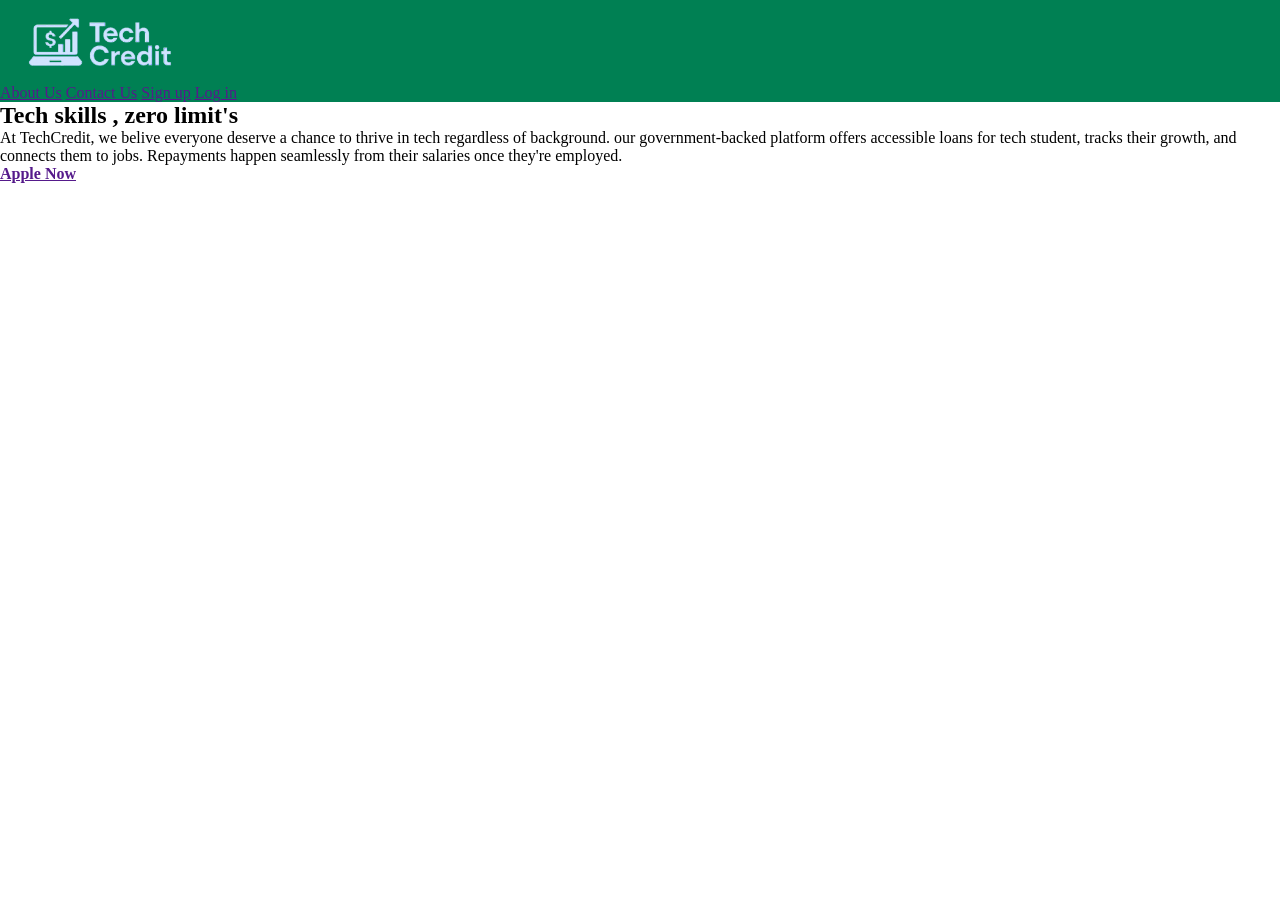
==== index.html @ 4952f326 "pull" ====
<!DOCTYPE html>
<html lang="en">

<head>
  <meta charset="UTF-8" />
  <meta name="viewport" content="width=device-width, initial-scale=1.0" />
  <title>Document</title>
  <link rel="stylesheet" href="style.css" />
</head>

<body>
  <!-- Header -->
  <header class="navbar">
    <div class="logo">
      <img src="/images/WhatsApp_Image_2025-05-04_at_10.17.07_PM__1_-removebg-preview 1.png" width="200px" />
    </div>
    <div class="ancodiv">
      <a href="">About Us</a>
      <a href="">Contact Us</a>
      <a href="">Sign up</a>
      <a href="">Log in</a>
    </div>
  </header>
  <!-- End Header -->

  <!-- Hero section -->
  <section class="main">
    <div class="main-div">

      <h1>Tech skills , zero limit's</h1>
      <p>
        At TechCredit, we belive everyone deserve a chance to thrive in
        tech regardless of background. our government-backed
        platform offers accessible loans for tech student, tracks
        their growth, and connects them to jobs. Repayments happen  seamlessly from their salaries once they're employed.
      </p>

    <div class="navdiv">
      <a href="" class="btn btn1">
        <span class="span">
        </span>
          
        <b>
          Apple Now
        </b>
      </a>
    <!-- </div> -   ->
    <a href="" class="btn btn2">
      <span class="span"></span>
      <b>
        How it works
      </b>
    </a>

    </div>
  </section>
  <!-- <!- End Hero section-->
</body>

</html>
---- style.css ----
:root {
  --primary-color: #0d47a1;
  --bg-color: #008053;
  --accent-yellow: #cddc39;
  --accent-gold: #f4b410;
  --footer-color: #37474f;
  --secondary-color: rgb(27, 44, 87);
}

header {
  background-color: var(--bg-color);
  width: screen;
}
* {
  margin: 0;
  padding: 0;
  box-sizing: border-box;
}

.form-section {
  font-family: Arial, sans-serif;
  background: linear-gradient(rgba(27, 44, 87, 0.5)),
    url(./images/Procrastination.gif);
  background-position: center;
  background-size: cover;
  min-height: 100vh;
  display: flex;
  justify-content: center;
  align-items: center;
}

.form-container {
  width: 100%;
  padding: 20px;
  display: flex;
  justify-content: center;
}

.login-box {
  background-color: rgba(0, 0, 0, 0.6);
  padding: 30px 20px;
  border-radius: 10px;
  width: 100%;
  max-width: 400px;
  color: white;
}

.login-box h2 {
  text-align: center;
  margin-bottom: 20px;
}

form label {
  display: block;
  margin-bottom: 5px;
  font-weight: bold;
}

input{
  width: 100%;
  padding: 12px;
  margin-bottom: 15px;
  border: none;
  border-radius: 8px;
  font-size: 16px;
}

.password-wrapper {
  position: relative;
}
/* .password-wrapper input{
  display: none;
} */

.password-wrapper .toggle-password {
  position: absolute;
  height: 40px;
  /* border: 1px solid red; */
  right: 5px;
  top: 50%;
  z-index: 1000;
  transform: translateY(-50%);
  cursor: pointer;
  color: black;
}

.signin-btn {
  width: 100%;
  padding: 12px;
  background-color: var(--bg-color);
  color: white;
  border: none;
  font-size: 18px;
  font-weight: bold;
  border-radius: 8px;
  cursor: pointer;
  transition: background-color 0.3s ease;
}

.signin-btn:hover {
  background-color: #007f4e;
}

.signup-link {
  margin-top: 20px;
  text-align: center;
}

.signup-link a {
  color: white;
  font-weight: bold;
  text-decoration: none;
  margin-left: 5px;
}

@media (max-width: 480px) {
  .login-box {
    padding: 20px 15px;
  }

  .signin-btn {
    font-size: 16px;
  }
}
/* CREATEACCOUNT CSS */
* {
  margin: 0;
  padding: 0;
  box-sizing: border-box;
}

header {
  background-color: var(--bg-color);
  width: screen;
}

.form-sectionRegister{
  font-family: Arial, sans-serif;
  background: linear-gradient(rgba(27, 44, 87, 0.5)),
    url(./images/Procrastination.gif);
  background-position: center;
  background-size: cover;
  min-height: 100vh;
  display: flex;
  justify-content: center;
  align-items: center;
}
.container {
  width: 100%;
  max-width: 600px;
  padding: 20px;
  display: flex;
  justify-content: center;
}

.signup-form {
  background-color: rgba(0, 0, 0, 0.6);
  padding: 25px;
  border-radius: 10px;
  color: white;
  width: 100%;
  max-width: 600px;
}

.signup-form h2 {
  text-align: center;
  margin-bottom: 20px;
}

.signup-form label {
  display: block;
  margin-bottom: 5px;
  font-weight: bold;
}

.signup-form input[type="text"],
.signup-form input[type="email"],
.signup-form input[type="password"],
.signup-form select {
  width: 100%;
  padding: 10px;
  margin-bottom: 15px;
  border-radius: 8px;
  border: none;
  background-color: rgba(0, 128, 0, 0.7);
  color: white;
  font-size: 16px;
}
.show-password{
  position: absolute;
  right: 15px;
  transform: translateY(-50%);
  cursor: pointer;
  color: white;
  font-size: 18px;
  margin-top: 5px;
  z-index: 1000;
}
.input-icon {
  position: relative;
}

.toggle-password {
  position: absolute;
  right: 15px;
  top: 40%;
  transform: translateY(-50%);
  cursor: pointer;
  border: 1px solid red; 
}

.radio-group, .checkbox-group {
  margin-bottom: 15px;
}
.techcredit-group {
  display: flex;
  gap: 15px;
  flex-wrap: wrap;
  margin-bottom: 15px;
  
}
.radio-group p{
  margin-top: 10%;
  font-size: 18px;
  font-weight: bold;
  color: white;

} 
.radio-group div,
.checkbox-group {
  display: flex;
  flex-wrap: wrap;
  gap: 10px;
}

.radio-group label,
.checkbox-group label {
  font-weight: normal;
margin-top: 5%;
}

.dropdown-group {
  display: flex;
  gap: 15px;
  flex-wrap: wrap;
}

.dropdown-group > div {
  flex: 1 1 45%;
}

.signup {
  width: 100%;
  padding: 12px;
  background-color: #012e50;
  color: white;
  font-size: 18px;
  border: none;
  border-radius: 8px;
  cursor: pointer;
  margin-top: 10px;
}

.signup:hover {
  background-color: #011f35;
}

.signin {
  text-align: center;
  margin-top: 15px;
}

.signin a {
  margin-left: 5px;
  color: white;
  font-weight: bold;
  text-decoration: none;
}

/* Responsive Adjustments */
@media (max-width: 600px) {
  .dropdown-group {
    flex-direction: column;
  }

  .dropdown-group > div {
    flex: 1 1 100%;
  }
}
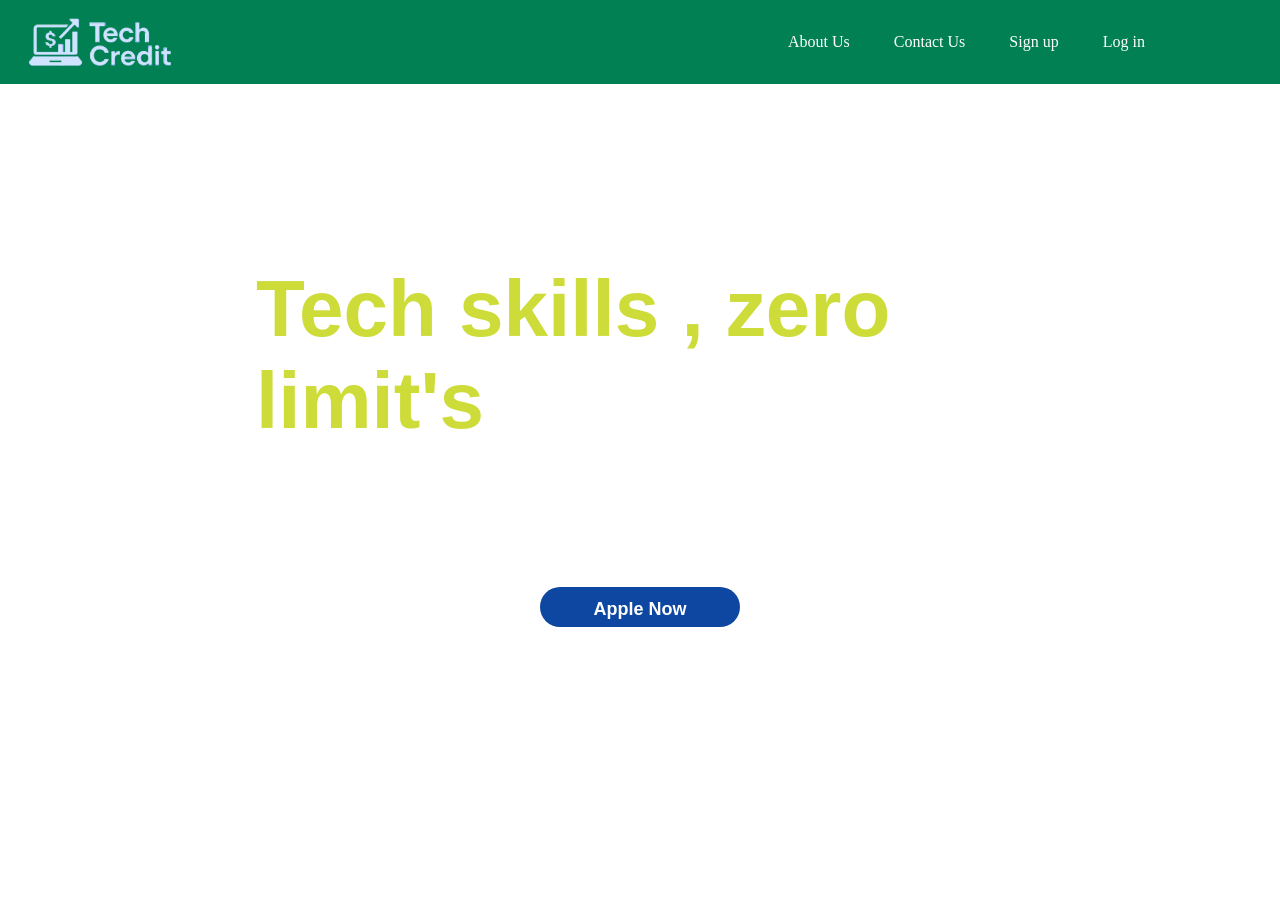
==== commit 70ab095a: "merge pull request" ====
--- a/index.html
+++ b/index.html
@@ -54,7 +54,7 @@
 
     </div>
   </section>
-  <!-- <!- End Hero section-->
+  <!- End Hero section-->
 </body>
 
 </html>
--- a/style.css
+++ b/style.css
@@ -1,21 +1,173 @@
-:root {
-  --primary-color: #0d47a1;
-  --bg-color: #008053;
-  --accent-yellow: #cddc39;
-  --accent-gold: #f4b410;
-  --footer-color: #37474f;
-  --secondary-color: rgb(27, 44, 87);
-}
-
-header {
-  background-color: var(--bg-color);
-  width: screen;
+:root{
+    --primary-color: #0D47A1;
+    --bg-color: #008053;
+    --accent-yellow: #CDDC39;
+    --accent-gold: #F4B410;
+    --footer-color: #37474F;
+    --secondary-color: rgb(27, 44, 87);
 }
 * {
-  margin: 0;
-  padding: 0;
-  box-sizing: border-box;
-}
+    margin: 0;
+    padding: 0;
+    box-sizing: border-box;
+  }
+.navbar{
+    background-color: var(--bg-color);
+    width: 110vw;
+    display: flex;
+    align-items: center;
+    justify-content: space-between;
+    color: white;
+    position: fixed;
+    z-index: 10000;
+    top: 0;
+ }
+ .ancodiv{
+    /* border: 1px solid red; */
+    width: 50vw;
+    align-items: center;
+    justify-content: space-between;
+    /* display: flex; */
+    
+}
+.ancodiv a{
+    padding: 10px 20px;
+    text-decoration: none;
+    justify-content: space-between;
+    color: white;
+    border-radius: 10px;
+}
+.ancodiv a:hover{
+    background-color: white;
+    color: #008053;
+} 
+.main{
+    background: linear-gradient(rgba(27,44,87, 0.5)), url(images/istockphoto-1387051560-612x612\ 1.png);
+    width: screen;
+    height: 100vh;
+    background-size: cover;
+    background-position: center;
+    font-size: large;
+    font-family: 'Segoe UI', sans-serif;
+    line-height: 1.0;
+    /* display: flex; */
+     padding: 2px 1px ;
+     background-repeat: no-repeat; 
+}
+.main{
+    /* line-height: 1.0; */
+    display: flex;
+    align-items: center;
+    justify-content: center;
+    
+ }
+ .main-div{
+    width: 60vw;
+    display: flex; 
+    align-items: center;
+    justify-content: space-evenly;
+    flex-direction: column;
+    line-height: normal;
+ }
+.main-div h1{
+    font-size: 80px;
+    color: var(--accent-yellow);
+    margin-bottom: -10px;
+
+}
+.main-div p{
+    color: #fff;
+    font-size: x-large;
+    text-align: center;
+
+}
+.navdiv{
+    padding: 10px 20px;
+    width: 90vw;
+    display: flex;
+    align-items: center;
+    justify-content: space-around;
+    /* background-color: #0D47A1; */
+    
+    
+    
+}
+ .navdiv .btn{
+    padding: 12px 24px;
+    display: grid;
+    place-items: center;
+    width: 200px;
+    height: 40px;
+    text-decoration: none;
+    color: #fff;
+    border-radius: 20px;
+
+
+ }
+
+ .btn1{
+    background-color: #0D47A1;
+    position: relative;
+
+ }
+ .btn1 span{
+    width: 0%;
+    height: 40px;
+    background-color: rgba(27,44,87, 0.5);
+    position: absolute;
+    /* transition: 0.5s; */
+    /* z-index: -100; */
+    /* left: 10px; */
+ }
+ .btn1:hover{
+    background: none;
+    border: 2px solid #fff;
+    /* color: var(--primary-color); */
+ }
+
+ .btn1:hover span{
+    width: inherit;
+    /* left: 0px; */
+    padding: 12px 24px;
+    border-radius: 20px;
+
+    /* z-index: -1; */
+ }
+ .btn2{
+    background-color: rgb(5, 57, 212);
+    position: relative;
+
+ }
+ .btn2 span{
+    width: 0%;
+    height: 40px;
+    background-color: rgba(27,44,87, 0.5);
+    position: absolute;
+    /* transition: 0.5s; */
+    /* z-index: -100; */
+    /* left: 10px; */
+ }
+ .btn2:hover{
+    background: none;
+    /* transition: 1s; */
+    border: 2px solid #fff;
+    /* color: var(--primary-color); */
+ }
+
+ .btn2:hover span{
+    width: inherit;
+    left: 0px;
+    padding: 12px 24px;
+    border-radius: 20px;
+
+    /* z-index: -1; */
+ }
+
+
+
+
+
+/* ----------- Register and lgin section-----------  */
 
 .form-section {
   font-family: Arial, sans-serif;
@@ -122,168 +274,3 @@
     font-size: 16px;
   }
 }
-/* CREATEACCOUNT CSS */
-* {
-  margin: 0;
-  padding: 0;
-  box-sizing: border-box;
-}
-
-header {
-  background-color: var(--bg-color);
-  width: screen;
-}
-
-.form-sectionRegister{
-  font-family: Arial, sans-serif;
-  background: linear-gradient(rgba(27, 44, 87, 0.5)),
-    url(./images/Procrastination.gif);
-  background-position: center;
-  background-size: cover;
-  min-height: 100vh;
-  display: flex;
-  justify-content: center;
-  align-items: center;
-}
-.container {
-  width: 100%;
-  max-width: 600px;
-  padding: 20px;
-  display: flex;
-  justify-content: center;
-}
-
-.signup-form {
-  background-color: rgba(0, 0, 0, 0.6);
-  padding: 25px;
-  border-radius: 10px;
-  color: white;
-  width: 100%;
-  max-width: 600px;
-}
-
-.signup-form h2 {
-  text-align: center;
-  margin-bottom: 20px;
-}
-
-.signup-form label {
-  display: block;
-  margin-bottom: 5px;
-  font-weight: bold;
-}
-
-.signup-form input[type="text"],
-.signup-form input[type="email"],
-.signup-form input[type="password"],
-.signup-form select {
-  width: 100%;
-  padding: 10px;
-  margin-bottom: 15px;
-  border-radius: 8px;
-  border: none;
-  background-color: rgba(0, 128, 0, 0.7);
-  color: white;
-  font-size: 16px;
-}
-.show-password{
-  position: absolute;
-  right: 15px;
-  transform: translateY(-50%);
-  cursor: pointer;
-  color: white;
-  font-size: 18px;
-  margin-top: 5px;
-  z-index: 1000;
-}
-.input-icon {
-  position: relative;
-}
-
-.toggle-password {
-  position: absolute;
-  right: 15px;
-  top: 40%;
-  transform: translateY(-50%);
-  cursor: pointer;
-  border: 1px solid red; 
-}
-
-.radio-group, .checkbox-group {
-  margin-bottom: 15px;
-}
-.techcredit-group {
-  display: flex;
-  gap: 15px;
-  flex-wrap: wrap;
-  margin-bottom: 15px;
-  
-}
-.radio-group p{
-  margin-top: 10%;
-  font-size: 18px;
-  font-weight: bold;
-  color: white;
-
-} 
-.radio-group div,
-.checkbox-group {
-  display: flex;
-  flex-wrap: wrap;
-  gap: 10px;
-}
-
-.radio-group label,
-.checkbox-group label {
-  font-weight: normal;
-margin-top: 5%;
-}
-
-.dropdown-group {
-  display: flex;
-  gap: 15px;
-  flex-wrap: wrap;
-}
-
-.dropdown-group > div {
-  flex: 1 1 45%;
-}
-
-.signup {
-  width: 100%;
-  padding: 12px;
-  background-color: #012e50;
-  color: white;
-  font-size: 18px;
-  border: none;
-  border-radius: 8px;
-  cursor: pointer;
-  margin-top: 10px;
-}
-
-.signup:hover {
-  background-color: #011f35;
-}
-
-.signin {
-  text-align: center;
-  margin-top: 15px;
-}
-
-.signin a {
-  margin-left: 5px;
-  color: white;
-  font-weight: bold;
-  text-decoration: none;
-}
-
-/* Responsive Adjustments */
-@media (max-width: 600px) {
-  .dropdown-group {
-    flex-direction: column;
-  }
-
-  .dropdown-group > div {
-    flex: 1 1 100%;
-  }
-}
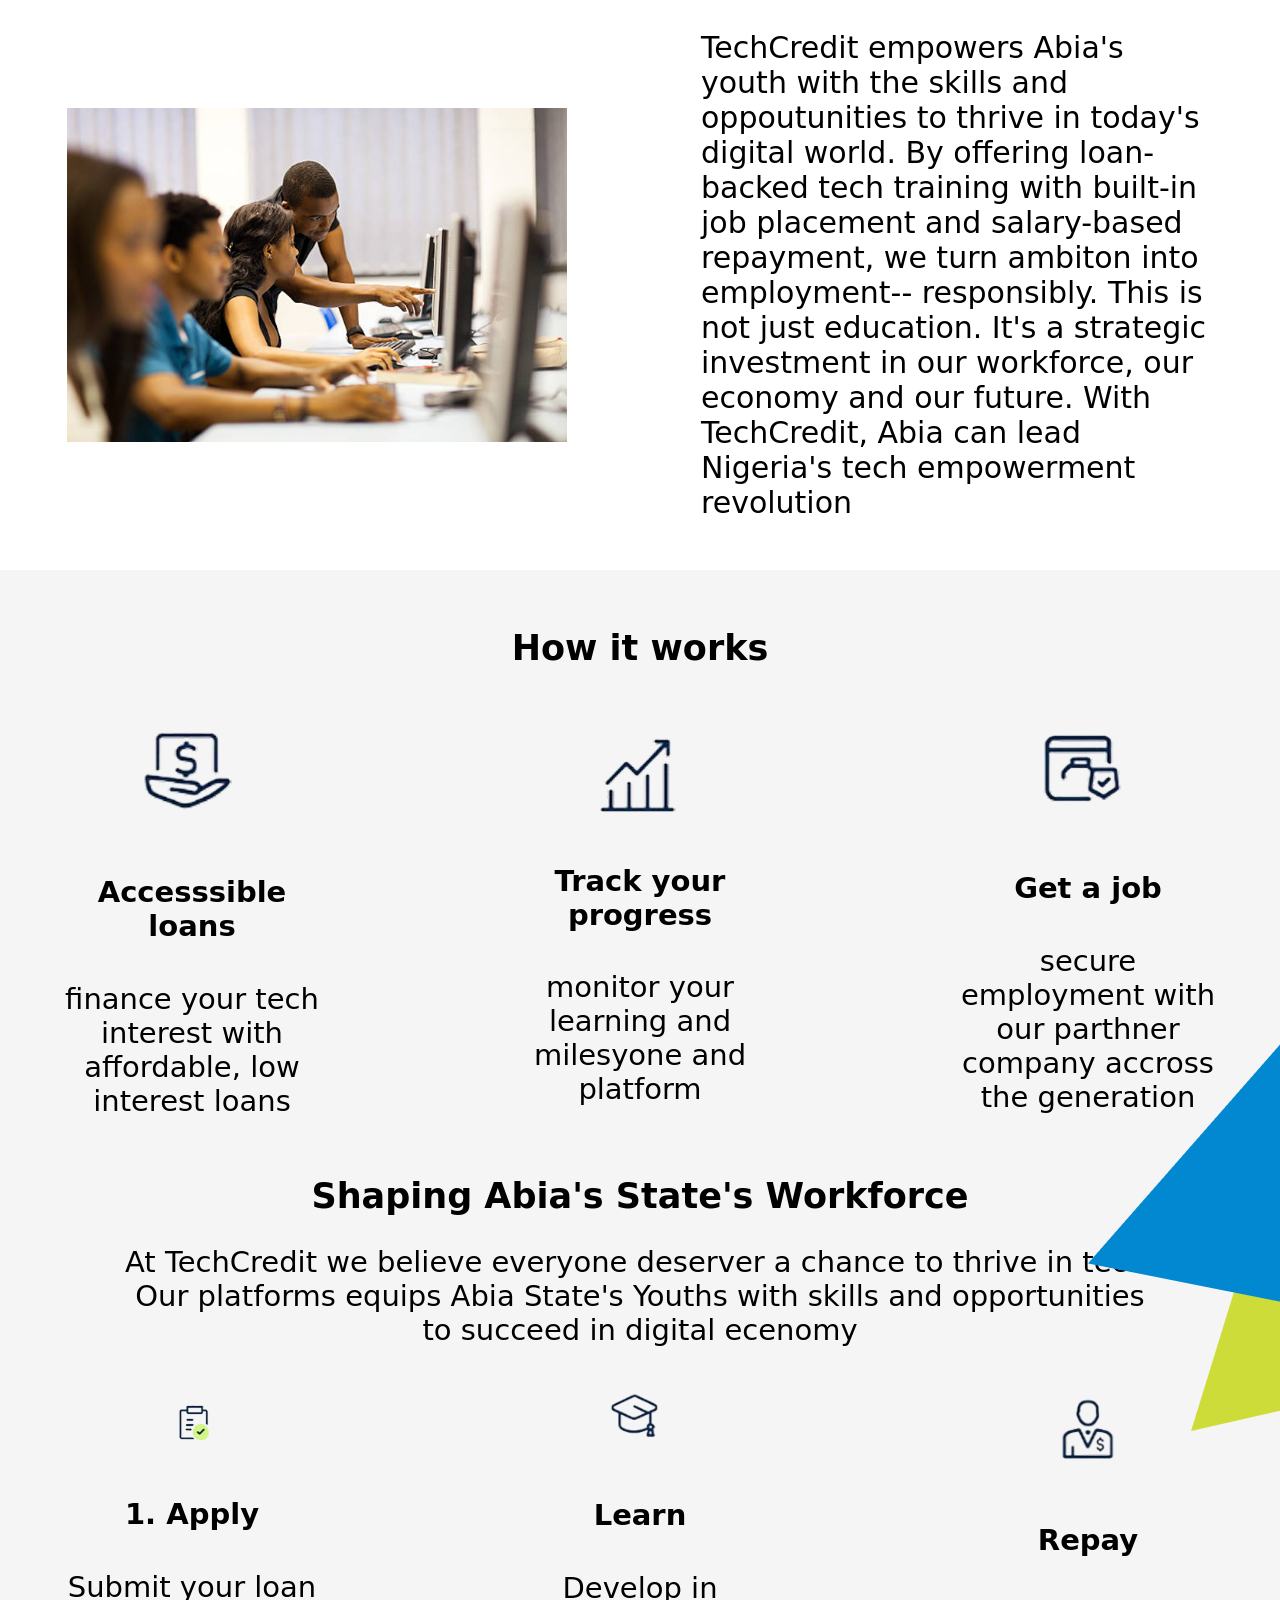
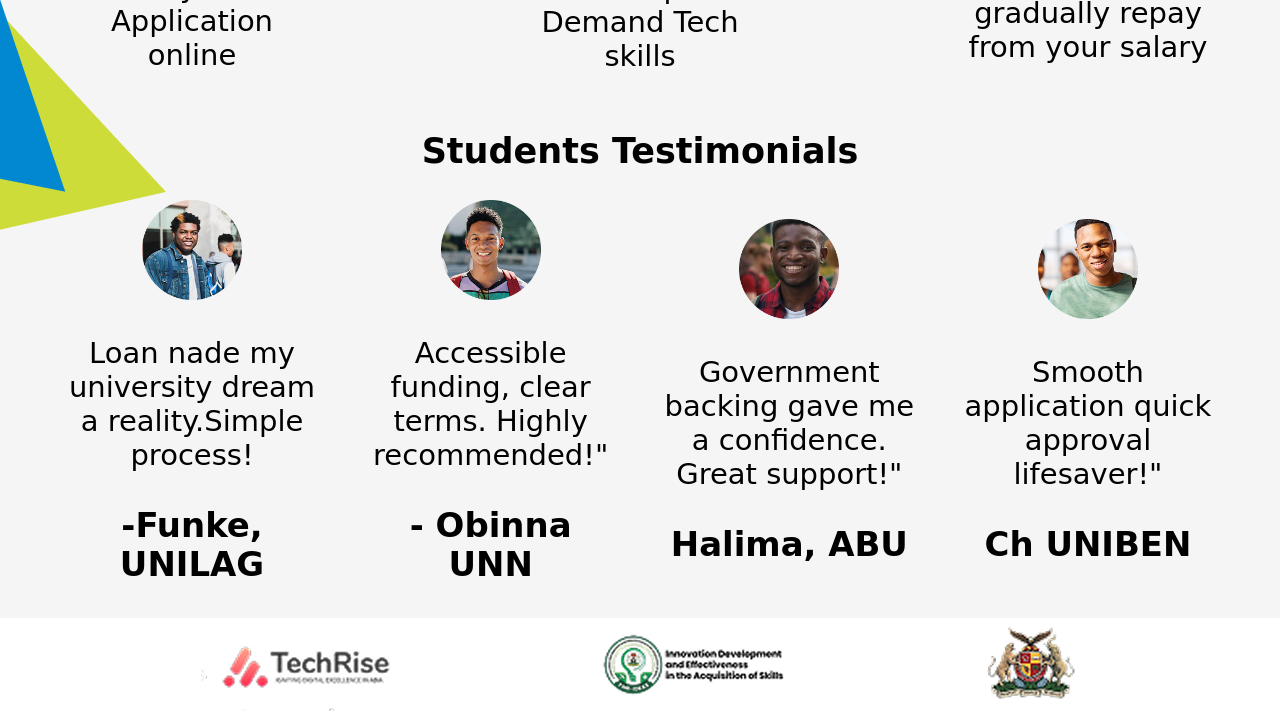
==== commit ba825d7d: "ADDED ABOUT SECTION" ====
--- a/index.html
+++ b/index.html
@@ -10,51 +10,141 @@
 
 <body>
   <!-- Header -->
-  <header class="navbar">
-    <div class="logo">
-      <img src="/images/WhatsApp_Image_2025-05-04_at_10.17.07_PM__1_-removebg-preview 1.png" width="200px" />
-    </div>
-    <div class="ancodiv">
-      <a href="">About Us</a>
-      <a href="">Contact Us</a>
-      <a href="">Sign up</a>
-      <a href="">Log in</a>
-    </div>
-  </header>
+  <header></header>
   <!-- End Header -->
 
   <!-- Hero section -->
-  <section class="main">
-    <div class="main-div">
+  <section class="main"></section>
+  <!-- End Hero section -->
 
-      <h1>Tech skills , zero limit's</h1>
+  <!-- About section -->
+  <section class="about">
+    <img src="./images/istockphoto-164548944-612x612 2.png" alt="" />
+    <p><b></b>
+      TechCredit empowers Abia's youth with the skills and oppoutunities to
+      thrive in today's digital world. By offering loan- backed tech training
+      with built-in job placement and salary-based repayment, we turn ambiton
+      into employment-- responsibly. This is not just education. It's a
+      strategic investment in our workforce, our economy and our future. With
+      TechCredit, Abia can lead Nigeria's tech empowerment revolution
+    </p>
+  </section>
+  <!-- End About section -->
+
+  <!-- How it works -->
+  <section class="container">
+    <div class="title">
+      <h5>
+        How it works
+      </h5>
+    </div>
+    <div class="row">
+      <div class="col">
+        <img src="./images/icons2-removebg-preview (1).png" alt="" />
+        <h4>
+          <b>Accesssible loans</b>
+        </h4>
+        <p>finance your tech interest with affordable, low interest loans</p>
+      </div>
+      <div class="col">
+        <img src="./images/icons2-removebg-preview (1)-1.png" alt="" />
+        <h4>
+          <b>Track your progress</b>
+        </h4>
+        <p>monitor your learning and milesyone and platform</p>
+      </div>
+      <div class="col">
+        <img src="./images/icons2-removebg-preview (1)-2.png" alt="" />
+        <h4>
+          <b> Get a job</b>
+        </h4>
+        <p>
+          secure employment with our parthner company accross the generation
+        </p>
+      </div>
+    </div>
+  </section>
+  <!-- End How it works -->
+  <section class="container">
+    <!-- <div class="middle"> -->
+    <img src="./images/Vector.png" alt="" class="vectorimg" />
+    <!-- <p>Shaping Abia State's Workforce</p> -->
+    <div class="title">
+      <h1>Shaping Abia's State's Workforce</h1>
+      <div></div>
       <p>
-        At TechCredit, we belive everyone deserve a chance to thrive in
-        tech regardless of background. our government-backed
-        platform offers accessible loans for tech student, tracks
-        their growth, and connects them to jobs. Repayments happen  seamlessly from their salaries once they're employed.
-      </p>
-
-    <div class="navdiv">
-      <a href="" class="btn btn1">
-        <span class="span">
-        </span>
-          
-        <b>
-          Apple Now
-        </b>
-      </a>
-    <!-- </div> -   ->
-    <a href="" class="btn btn2">
-      <span class="span"></span>
-      <b>
-        How it works
-      </b>
-    </a>
+      At TechCredit we believe everyone deserver a chance to thrive in tech. <br> Our platforms equips Abia State's Youths with skills and opportunities <br> to succeed in digital ecenomy</p>
+        </p>   </div>
+    <div class="row">
+      <div class="col">
+        <img src="./images/icon_3-removebg-preview-2.png" alt="">
+        <h4>1. Apply</h4>
+        <p>
+          Submit your loan Application online
+        </p>
+      </div>
+      <div class="col"><img src="./images/icon_3-removebg-preview.png" alt="">
+        <h4>
+          Learn
+        </h4>
+        <p>Develop in Demand Tech skills</p>
+      </div>
+      <div class="col"><img src="./images/icon_3-removebg-preview-1.png" alt="">
+        <h4>
+          Repay
+        </h4>
+        <p>gradually repay from your salary</p>
+      </div>
 
     </div>
+
+
+    <!-- </div> -->
   </section>
-  <!- End Hero section-->
+  <section class="container">
+    <img src="./images/Vector-1.png" alt="" class="vector1">
+    <!-- <p>students testimonials</p> -->
+    <div class="title">
+      <h1>
+        students Testimonials
+      </h1>
+
+    </div>
+
+    <div class="row">
+      <div class="col"><img src="./images/image.png" alt="">
+        <p>Loan nade my university dream a reality.Simple process!
+        <h3>-Funke, UNILAG</h3>
+        </p>
+      </div>
+      <div class="col"><img src="./images/image-1.png" alt="">
+        <p>Accessible funding, clear terms. Highly recommended!"
+        <h3>- Obinna UNN</h3>
+        </p>
+      </div>
+      <div class="col"><img src="./images/image-2.png" alt="">
+        <p>Government backing gave me a confidence. Great support!"
+        <h3>Halima, ABU</h3>
+        </p>
+      </div>
+      <div class="col"><img src="./images/image-3.png" alt="">
+        <p>Smooth application quick approval lifesaver!"
+        <h3>Ch UNIBEN</h3>
+        </p>
+      </div>
+
+    </div>
+
+  </section>
+  <section class="last">
+    <div class="one"><img src="./images/TR-11 2 1.png" alt=""></div>
+    <div class="one"><img src="./images/Ideas-Logo-dark-removebg-preview 2 1.png" alt=""></div>
+    <div class="one"><img src="./images/abia-shield-transparent 2 1.png" alt=""></div>
+
+  </section>
+
+
+  </section>
 </body>
 
 </html>
--- a/style.css
+++ b/style.css
@@ -4,273 +4,110 @@
     --accent-yellow: #CDDC39;
     --accent-gold: #F4B410;
     --footer-color: #37474F;
-    --secondary-color: rgb(27, 44, 87);
+    --secondary-color: #1B2C57;
+    --grey-color:#f5f5f5;
 }
-* {
+body{
     margin: 0;
-    padding: 0;
-    box-sizing: border-box;
-  }
-.navbar{
+    font-family: system-ui, sans-serif;
+    background-color: white;
+    color: black;
+}
+header{
     background-color: var(--bg-color);
-    width: 110vw;
+    width: screen;
+}
+.about{
+    width: screen;
+    /* border: 5px solid green; */
+    display: flex;
+    font-size: 30px;
+    align-items: center;
+    justify-content: space-around;
+    margin-bottom: 20px;
+    
+}
+.about p{
+    width: 40vw;
+}
+.about img{
+    width: 500px;
+    /* border: 1px solid black; */
+}
+.container{
+    /*  8  border: 1px solid green; */  
+    width: screen;
+    display: flex;
+    align-items: center;
+    justify-content: center;
+    flex-direction: column;
+    background-color: var(--grey-color);
+    position: relative;
+}
+.title{
+    /* border: 1px solid gold; */
+    font-size: 29px;
+    text-align: center;
+    
+}
+.title h1{
+    font-size: 35px;
+    text-transform: capitalize;
+   
+}
+.title h5{
+    font-size: 35px;
+}
+.row{
     display: flex;
     align-items: center;
     justify-content: space-between;
-    color: white;
-    position: fixed;
-    z-index: 10000;
-    top: 0;
- }
- .ancodiv{
+    width: 90vw;
     /* border: 1px solid red; */
-    width: 50vw;
-    align-items: center;
-    justify-content: space-between;
-    /* display: flex; */
-    
-}
-.ancodiv a{
-    padding: 10px 20px;
-    text-decoration: none;
-    justify-content: space-between;
-    color: white;
-    border-radius: 10px;
-}
-.ancodiv a:hover{
-    background-color: white;
-    color: #008053;
-} 
-.main{
-    background: linear-gradient(rgba(27,44,87, 0.5)), url(images/istockphoto-1387051560-612x612\ 1.png);
-    width: screen;
-    height: 100vh;
-    background-size: cover;
-    background-position: center;
-    font-size: large;
-    font-family: 'Segoe UI', sans-serif;
-    line-height: 1.0;
-    /* display: flex; */
-     padding: 2px 1px ;
-     background-repeat: no-repeat; 
-}
-.main{
-    /* line-height: 1.0; */
-    display: flex;
-    align-items: center;
-    justify-content: center;
-    
- }
- .main-div{
-    width: 60vw;
-    display: flex; 
-    align-items: center;
-    justify-content: space-evenly;
-    flex-direction: column;
-    line-height: normal;
- }
-.main-div h1{
-    font-size: 80px;
-    color: var(--accent-yellow);
-    margin-bottom: -10px;
 
 }
-.main-div p{
-    color: #fff;
-    font-size: x-large;
+.col {
+    width: 20vw;
+    font-size: 29px;
     text-align: center;
-
+    /* height: 100px; */
+    /* line-height: 4vh; */
+    /* border: 1px solid green; */
 }
-.navdiv{
-    padding: 10px 20px;
-    width: 90vw;
+.col img{
+    /* border: 1px solid red; */
+    width: 100px;
+}
+.middle{
     display: flex;
     align-items: center;
     justify-content: space-around;
-    /* background-color: #0D47A1; */
-    
-    
-    
+    position: absolute;
 }
- .navdiv .btn{
-    padding: 12px 24px;
-    display: grid;
-    place-items: center;
-    width: 200px;
-    height: 40px;
-    text-decoration: none;
-    color: #fff;
-    border-radius: 20px;
-
-
- }
-
- .btn1{
-    background-color: #0D47A1;
-    position: relative;
-
- }
- .btn1 span{
-    width: 0%;
-    height: 40px;
-    background-color: rgba(27,44,87, 0.5);
+/* .middle img{
+    display: flex;
+    align-items: center;
+    justify-content: space-between;
     position: absolute;
-    /* transition: 0.5s; */
-    /* z-index: -100; */
-    /* left: 10px; */
- }
- .btn1:hover{
-    background: none;
-    border: 2px solid #fff;
-    /* color: var(--primary-color); */
- }
-
- .btn1:hover span{
-    width: inherit;
-    /* left: 0px; */
-    padding: 12px 24px;
-    border-radius: 20px;
-
-    /* z-index: -1; */
- }
- .btn2{
-    background-color: rgb(5, 57, 212);
-    position: relative;
-
- }
- .btn2 span{
-    width: 0%;
-    height: 40px;
-    background-color: rgba(27,44,87, 0.5);
-    position: absolute;
-    /* transition: 0.5s; */
-    /* z-index: -100; */
-    /* left: 10px; */
- }
- .btn2:hover{
-    background: none;
-    /* transition: 1s; */
-    border: 2px solid #fff;
-    /* color: var(--primary-color); */
- }
-
- .btn2:hover span{
-    width: inherit;
-    left: 0px;
-    padding: 12px 24px;
-    border-radius: 20px;
-
-    /* z-index: -1; */
- }
-
-
-
-
-
-/* ----------- Register and lgin section-----------  */
-
-.form-section {
-  font-family: Arial, sans-serif;
-  background: linear-gradient(rgba(27, 44, 87, 0.5)),
-    url(./images/Procrastination.gif);
-  background-position: center;
-  background-size: cover;
-  min-height: 100vh;
-  display: flex;
-  justify-content: center;
-  align-items: center;
-}
-
-.form-container {
-  width: 100%;
-  padding: 20px;
-  display: flex;
-  justify-content: center;
-}
-
-.login-box {
-  background-color: rgba(0, 0, 0, 0.6);
-  padding: 30px 20px;
-  border-radius: 10px;
-  width: 100%;
-  max-width: 400px;
-  color: white;
-}
-
-.login-box h2 {
-  text-align: center;
-  margin-bottom: 20px;
-}
-
-form label {
-  display: block;
-  margin-bottom: 5px;
-  font-weight: bold;
-}
-
-input{
-  width: 100%;
-  padding: 12px;
-  margin-bottom: 15px;
-  border: none;
-  border-radius: 8px;
-  font-size: 16px;
-}
-
-.password-wrapper {
-  position: relative;
-}
-/* .password-wrapper input{
-  display: none;
 } */
 
-.password-wrapper .toggle-password {
-  position: absolute;
-  height: 40px;
-  /* border: 1px solid red; */
-  right: 5px;
-  top: 50%;
-  z-index: 1000;
-  transform: translateY(-50%);
-  cursor: pointer;
-  color: black;
+.vectorimg{
+    position: absolute;
+    left: 85%;
+    bottom: 270px;
 }
+.vector1{
+    right: 87%;
+    position: absolute;
+    top: -290px;
+}
+.last{
+    display: flex;
+    align-items: center;
+    justify-content: space-evenly;
+}
+.one img{
+    align-items: center;
+    justify-content: space-evenly;
 
-.signin-btn {
-  width: 100%;
-  padding: 12px;
-  background-color: var(--bg-color);
-  color: white;
-  border: none;
-  font-size: 18px;
-  font-weight: bold;
-  border-radius: 8px;
-  cursor: pointer;
-  transition: background-color 0.3s ease;
-}
-
-.signin-btn:hover {
-  background-color: #007f4e;
-}
-
-.signup-link {
-  margin-top: 20px;
-  text-align: center;
-}
-
-.signup-link a {
-  color: white;
-  font-weight: bold;
-  text-decoration: none;
-  margin-left: 5px;
-}
-
-@media (max-width: 480px) {
-  .login-box {
-    padding: 20px 15px;
-  }
-
-  .signin-btn {
-    font-size: 16px;
-  }
-}
+}
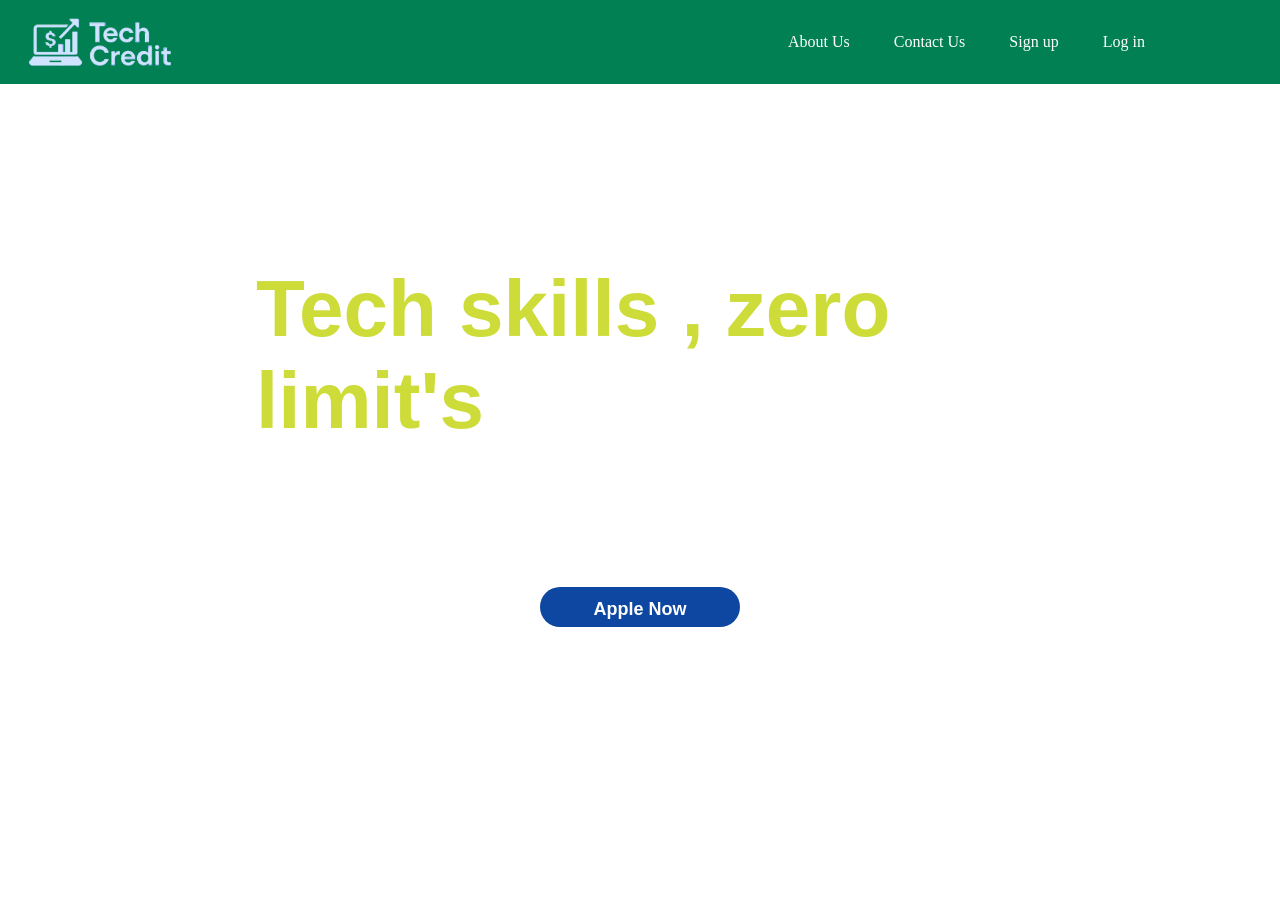
==== commit c5302f54: "Merge pull request #2 from samuel-2435/dev added header and hero" ====
--- a/index.html
+++ b/index.html
@@ -10,141 +10,51 @@
 
 <body>
   <!-- Header -->
-  <header></header>
+  <header class="navbar">
+    <div class="logo">
+      <img src="/images/WhatsApp_Image_2025-05-04_at_10.17.07_PM__1_-removebg-preview 1.png" width="200px" />
+    </div>
+    <div class="ancodiv">
+      <a href="">About Us</a>
+      <a href="">Contact Us</a>
+      <a href="">Sign up</a>
+      <a href="">Log in</a>
+    </div>
+  </header>
   <!-- End Header -->
 
   <!-- Hero section -->
-  <section class="main"></section>
-  <!-- End Hero section -->
+  <section class="main">
+    <div class="main-div">
 
-  <!-- About section -->
-  <section class="about">
-    <img src="./images/istockphoto-164548944-612x612 2.png" alt="" />
-    <p><b></b>
-      TechCredit empowers Abia's youth with the skills and oppoutunities to
-      thrive in today's digital world. By offering loan- backed tech training
-      with built-in job placement and salary-based repayment, we turn ambiton
-      into employment-- responsibly. This is not just education. It's a
-      strategic investment in our workforce, our economy and our future. With
-      TechCredit, Abia can lead Nigeria's tech empowerment revolution
-    </p>
-  </section>
-  <!-- End About section -->
+      <h1>Tech skills , zero limit's</h1>
+      <p>
+        At TechCredit, we belive everyone deserve a chance to thrive in
+        tech regardless of background. our government-backed
+        platform offers accessible loans for tech student, tracks
+        their growth, and connects them to jobs. Repayments happen  seamlessly from their salaries once they're employed.
+      </p>
 
-  <!-- How it works -->
-  <section class="container">
-    <div class="title">
-      <h5>
+    <div class="navdiv">
+      <a href="" class="btn btn1">
+        <span class="span">
+        </span>
+          
+        <b>
+          Apple Now
+        </b>
+      </a>
+    <!-- </div> -   ->
+    <a href="" class="btn btn2">
+      <span class="span"></span>
+      <b>
         How it works
-      </h5>
-    </div>
-    <div class="row">
-      <div class="col">
-        <img src="./images/icons2-removebg-preview (1).png" alt="" />
-        <h4>
-          <b>Accesssible loans</b>
-        </h4>
-        <p>finance your tech interest with affordable, low interest loans</p>
-      </div>
-      <div class="col">
-        <img src="./images/icons2-removebg-preview (1)-1.png" alt="" />
-        <h4>
-          <b>Track your progress</b>
-        </h4>
-        <p>monitor your learning and milesyone and platform</p>
-      </div>
-      <div class="col">
-        <img src="./images/icons2-removebg-preview (1)-2.png" alt="" />
-        <h4>
-          <b> Get a job</b>
-        </h4>
-        <p>
-          secure employment with our parthner company accross the generation
-        </p>
-      </div>
+      </b>
+    </a>
+
     </div>
   </section>
-  <!-- End How it works -->
-  <section class="container">
-    <!-- <div class="middle"> -->
-    <img src="./images/Vector.png" alt="" class="vectorimg" />
-    <!-- <p>Shaping Abia State's Workforce</p> -->
-    <div class="title">
-      <h1>Shaping Abia's State's Workforce</h1>
-      <div></div>
-      <p>
-      At TechCredit we believe everyone deserver a chance to thrive in tech. <br> Our platforms equips Abia State's Youths with skills and opportunities <br> to succeed in digital ecenomy</p>
-        </p>   </div>
-    <div class="row">
-      <div class="col">
-        <img src="./images/icon_3-removebg-preview-2.png" alt="">
-        <h4>1. Apply</h4>
-        <p>
-          Submit your loan Application online
-        </p>
-      </div>
-      <div class="col"><img src="./images/icon_3-removebg-preview.png" alt="">
-        <h4>
-          Learn
-        </h4>
-        <p>Develop in Demand Tech skills</p>
-      </div>
-      <div class="col"><img src="./images/icon_3-removebg-preview-1.png" alt="">
-        <h4>
-          Repay
-        </h4>
-        <p>gradually repay from your salary</p>
-      </div>
-
-    </div>
-
-
-    <!-- </div> -->
-  </section>
-  <section class="container">
-    <img src="./images/Vector-1.png" alt="" class="vector1">
-    <!-- <p>students testimonials</p> -->
-    <div class="title">
-      <h1>
-        students Testimonials
-      </h1>
-
-    </div>
-
-    <div class="row">
-      <div class="col"><img src="./images/image.png" alt="">
-        <p>Loan nade my university dream a reality.Simple process!
-        <h3>-Funke, UNILAG</h3>
-        </p>
-      </div>
-      <div class="col"><img src="./images/image-1.png" alt="">
-        <p>Accessible funding, clear terms. Highly recommended!"
-        <h3>- Obinna UNN</h3>
-        </p>
-      </div>
-      <div class="col"><img src="./images/image-2.png" alt="">
-        <p>Government backing gave me a confidence. Great support!"
-        <h3>Halima, ABU</h3>
-        </p>
-      </div>
-      <div class="col"><img src="./images/image-3.png" alt="">
-        <p>Smooth application quick approval lifesaver!"
-        <h3>Ch UNIBEN</h3>
-        </p>
-      </div>
-
-    </div>
-
-  </section>
-  <section class="last">
-    <div class="one"><img src="./images/TR-11 2 1.png" alt=""></div>
-    <div class="one"><img src="./images/Ideas-Logo-dark-removebg-preview 2 1.png" alt=""></div>
-    <div class="one"><img src="./images/abia-shield-transparent 2 1.png" alt=""></div>
-
-  </section>
-
-
-  </section>
+  <!- End Hero section-->
 </body>
 
 </html>
--- a/style.css
+++ b/style.css
@@ -4,110 +4,273 @@
     --accent-yellow: #CDDC39;
     --accent-gold: #F4B410;
     --footer-color: #37474F;
-    --secondary-color: #1B2C57;
-    --grey-color:#f5f5f5;
-}
-body{
+    --secondary-color: rgb(27, 44, 87);
+}
+* {
     margin: 0;
-    font-family: system-ui, sans-serif;
+    padding: 0;
+    box-sizing: border-box;
+  }
+.navbar{
+    background-color: var(--bg-color);
+    width: 110vw;
+    display: flex;
+    align-items: center;
+    justify-content: space-between;
+    color: white;
+    position: fixed;
+    z-index: 10000;
+    top: 0;
+ }
+ .ancodiv{
+    /* border: 1px solid red; */
+    width: 50vw;
+    align-items: center;
+    justify-content: space-between;
+    /* display: flex; */
+    
+}
+.ancodiv a{
+    padding: 10px 20px;
+    text-decoration: none;
+    justify-content: space-between;
+    color: white;
+    border-radius: 10px;
+}
+.ancodiv a:hover{
     background-color: white;
-    color: black;
-}
-header{
-    background-color: var(--bg-color);
+    color: #008053;
+} 
+.main{
+    background: linear-gradient(rgba(27,44,87, 0.5)), url(images/istockphoto-1387051560-612x612\ 1.png);
     width: screen;
-}
-.about{
-    width: screen;
-    /* border: 5px solid green; */
+    height: 100vh;
+    background-size: cover;
+    background-position: center;
+    font-size: large;
+    font-family: 'Segoe UI', sans-serif;
+    line-height: 1.0;
+    /* display: flex; */
+     padding: 2px 1px ;
+     background-repeat: no-repeat; 
+}
+.main{
+    /* line-height: 1.0; */
     display: flex;
-    font-size: 30px;
+    align-items: center;
+    justify-content: center;
+    
+ }
+ .main-div{
+    width: 60vw;
+    display: flex; 
+    align-items: center;
+    justify-content: space-evenly;
+    flex-direction: column;
+    line-height: normal;
+ }
+.main-div h1{
+    font-size: 80px;
+    color: var(--accent-yellow);
+    margin-bottom: -10px;
+
+}
+.main-div p{
+    color: #fff;
+    font-size: x-large;
+    text-align: center;
+
+}
+.navdiv{
+    padding: 10px 20px;
+    width: 90vw;
+    display: flex;
     align-items: center;
     justify-content: space-around;
-    margin-bottom: 20px;
-    
-}
-.about p{
-    width: 40vw;
-}
-.about img{
-    width: 500px;
-    /* border: 1px solid black; */
-}
-.container{
-    /*  8  border: 1px solid green; */  
-    width: screen;
-    display: flex;
-    align-items: center;
-    justify-content: center;
-    flex-direction: column;
-    background-color: var(--grey-color);
+    /* background-color: #0D47A1; */
+    
+    
+    
+}
+ .navdiv .btn{
+    padding: 12px 24px;
+    display: grid;
+    place-items: center;
+    width: 200px;
+    height: 40px;
+    text-decoration: none;
+    color: #fff;
+    border-radius: 20px;
+
+
+ }
+
+ .btn1{
+    background-color: #0D47A1;
     position: relative;
-}
-.title{
-    /* border: 1px solid gold; */
-    font-size: 29px;
-    text-align: center;
-    
-}
-.title h1{
-    font-size: 35px;
-    text-transform: capitalize;
-   
-}
-.title h5{
-    font-size: 35px;
-}
-.row{
-    display: flex;
-    align-items: center;
-    justify-content: space-between;
-    width: 90vw;
-    /* border: 1px solid red; */
-
-}
-.col {
-    width: 20vw;
-    font-size: 29px;
-    text-align: center;
-    /* height: 100px; */
-    /* line-height: 4vh; */
-    /* border: 1px solid green; */
-}
-.col img{
-    /* border: 1px solid red; */
-    width: 100px;
-}
-.middle{
-    display: flex;
-    align-items: center;
-    justify-content: space-around;
+
+ }
+ .btn1 span{
+    width: 0%;
+    height: 40px;
+    background-color: rgba(27,44,87, 0.5);
     position: absolute;
-}
-/* .middle img{
-    display: flex;
-    align-items: center;
-    justify-content: space-between;
+    /* transition: 0.5s; */
+    /* z-index: -100; */
+    /* left: 10px; */
+ }
+ .btn1:hover{
+    background: none;
+    border: 2px solid #fff;
+    /* color: var(--primary-color); */
+ }
+
+ .btn1:hover span{
+    width: inherit;
+    /* left: 0px; */
+    padding: 12px 24px;
+    border-radius: 20px;
+
+    /* z-index: -1; */
+ }
+ .btn2{
+    background-color: rgb(5, 57, 212);
+    position: relative;
+
+ }
+ .btn2 span{
+    width: 0%;
+    height: 40px;
+    background-color: rgba(27,44,87, 0.5);
     position: absolute;
+    /* transition: 0.5s; */
+    /* z-index: -100; */
+    /* left: 10px; */
+ }
+ .btn2:hover{
+    background: none;
+    /* transition: 1s; */
+    border: 2px solid #fff;
+    /* color: var(--primary-color); */
+ }
+
+ .btn2:hover span{
+    width: inherit;
+    left: 0px;
+    padding: 12px 24px;
+    border-radius: 20px;
+
+    /* z-index: -1; */
+ }
+
+
+
+
+
+/* ----------- Register and lgin section-----------  */
+
+.form-section {
+  font-family: Arial, sans-serif;
+  background: linear-gradient(rgba(27, 44, 87, 0.5)),
+    url(./images/Procrastination.gif);
+  background-position: center;
+  background-size: cover;
+  min-height: 100vh;
+  display: flex;
+  justify-content: center;
+  align-items: center;
+}
+
+.form-container {
+  width: 100%;
+  padding: 20px;
+  display: flex;
+  justify-content: center;
+}
+
+.login-box {
+  background-color: rgba(0, 0, 0, 0.6);
+  padding: 30px 20px;
+  border-radius: 10px;
+  width: 100%;
+  max-width: 400px;
+  color: white;
+}
+
+.login-box h2 {
+  text-align: center;
+  margin-bottom: 20px;
+}
+
+form label {
+  display: block;
+  margin-bottom: 5px;
+  font-weight: bold;
+}
+
+input{
+  width: 100%;
+  padding: 12px;
+  margin-bottom: 15px;
+  border: none;
+  border-radius: 8px;
+  font-size: 16px;
+}
+
+.password-wrapper {
+  position: relative;
+}
+/* .password-wrapper input{
+  display: none;
 } */
 
-.vectorimg{
-    position: absolute;
-    left: 85%;
-    bottom: 270px;
-}
-.vector1{
-    right: 87%;
-    position: absolute;
-    top: -290px;
-}
-.last{
-    display: flex;
-    align-items: center;
-    justify-content: space-evenly;
-}
-.one img{
-    align-items: center;
-    justify-content: space-evenly;
-
-}+.password-wrapper .toggle-password {
+  position: absolute;
+  height: 40px;
+  /* border: 1px solid red; */
+  right: 5px;
+  top: 50%;
+  z-index: 1000;
+  transform: translateY(-50%);
+  cursor: pointer;
+  color: black;
+}
+
+.signin-btn {
+  width: 100%;
+  padding: 12px;
+  background-color: var(--bg-color);
+  color: white;
+  border: none;
+  font-size: 18px;
+  font-weight: bold;
+  border-radius: 8px;
+  cursor: pointer;
+  transition: background-color 0.3s ease;
+}
+
+.signin-btn:hover {
+  background-color: #007f4e;
+}
+
+.signup-link {
+  margin-top: 20px;
+  text-align: center;
+}
+
+.signup-link a {
+  color: white;
+  font-weight: bold;
+  text-decoration: none;
+  margin-left: 5px;
+}
+
+@media (max-width: 480px) {
+  .login-box {
+    padding: 20px 15px;
+  }
+
+  .signin-btn {
+    font-size: 16px;
+  }
+}
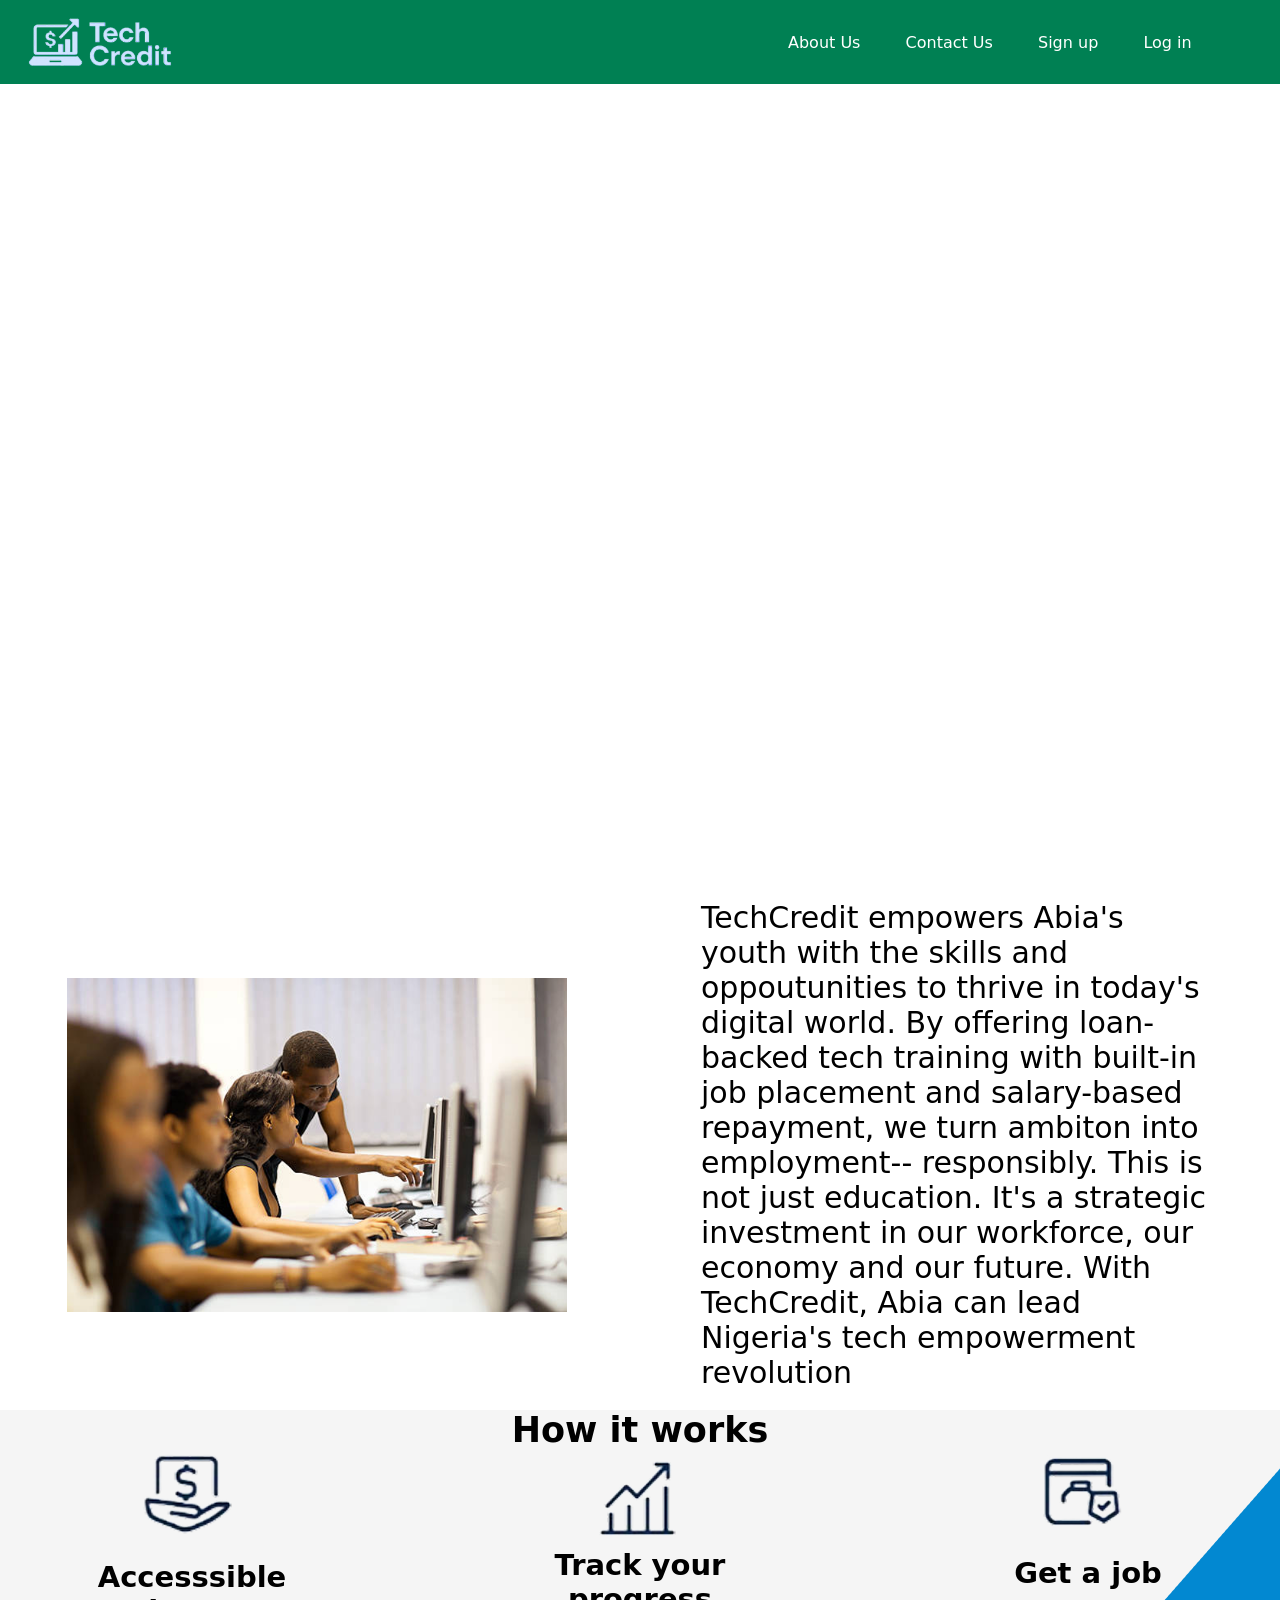
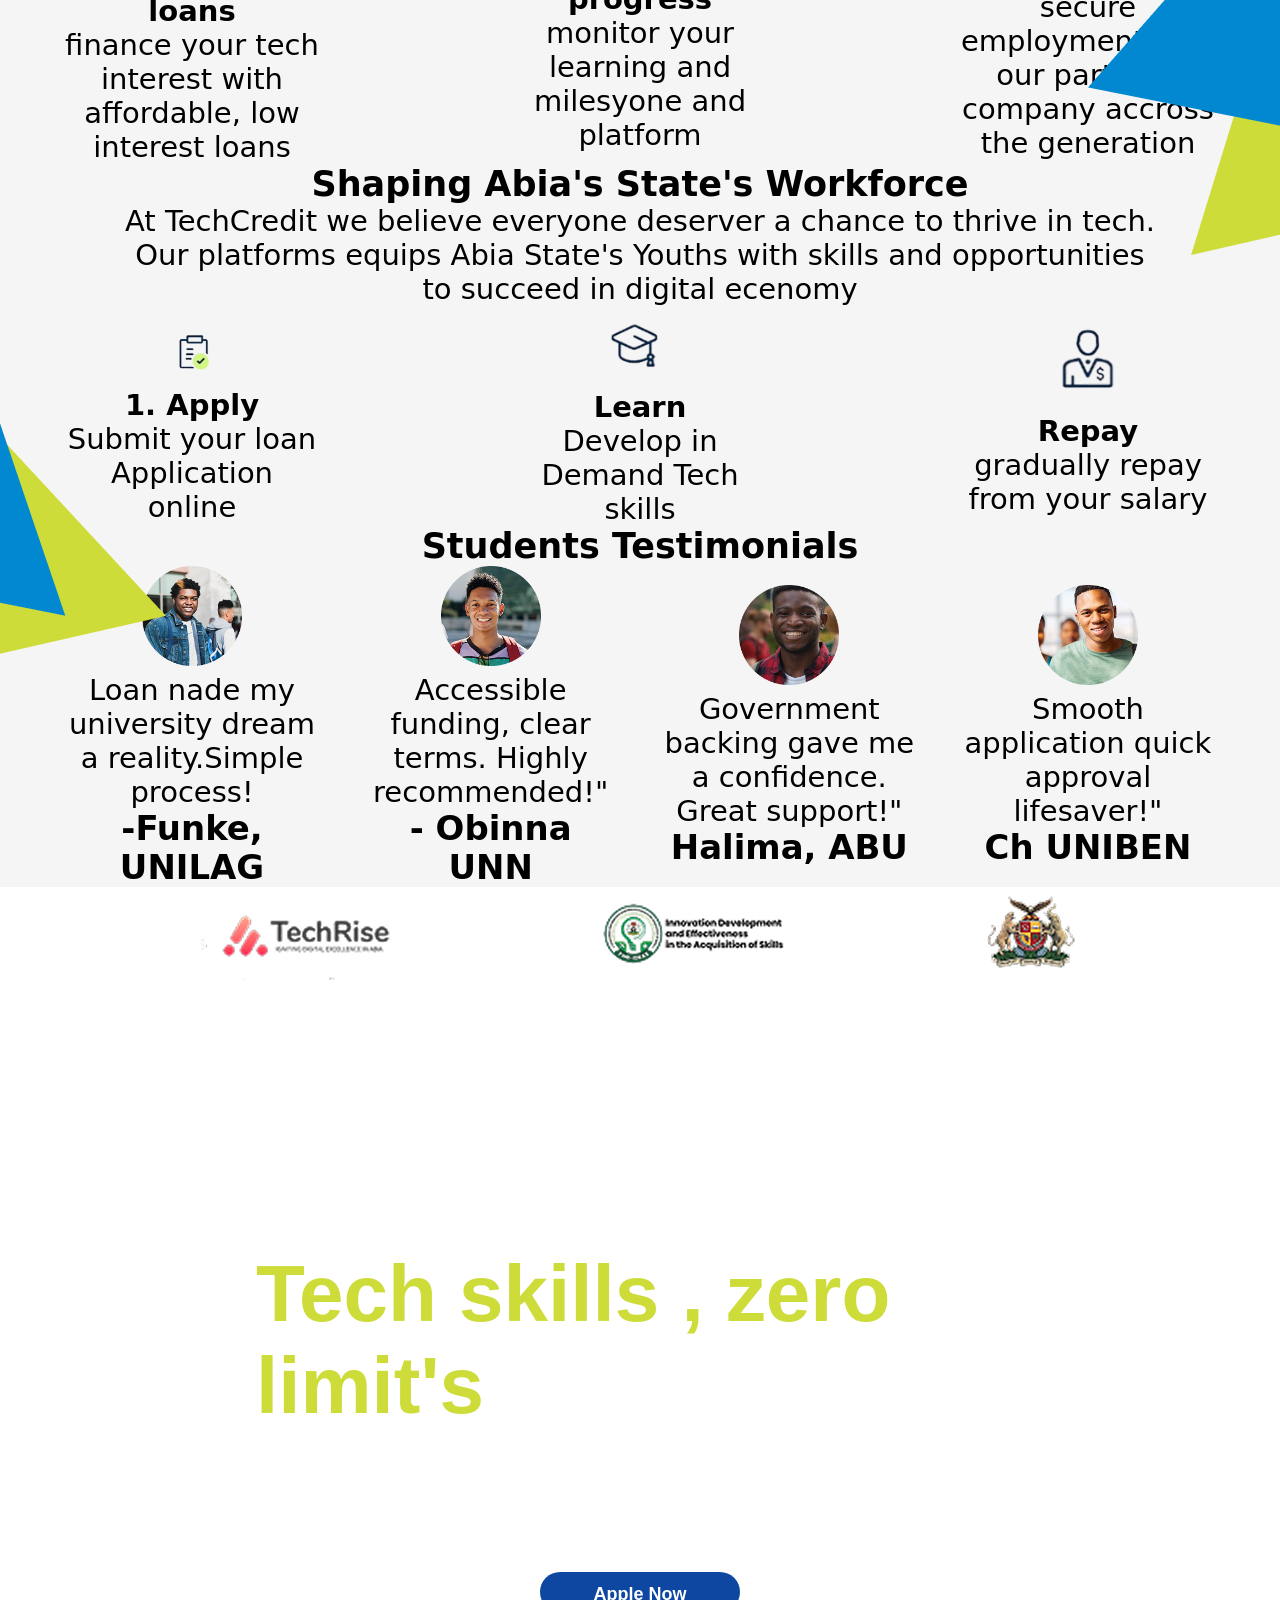
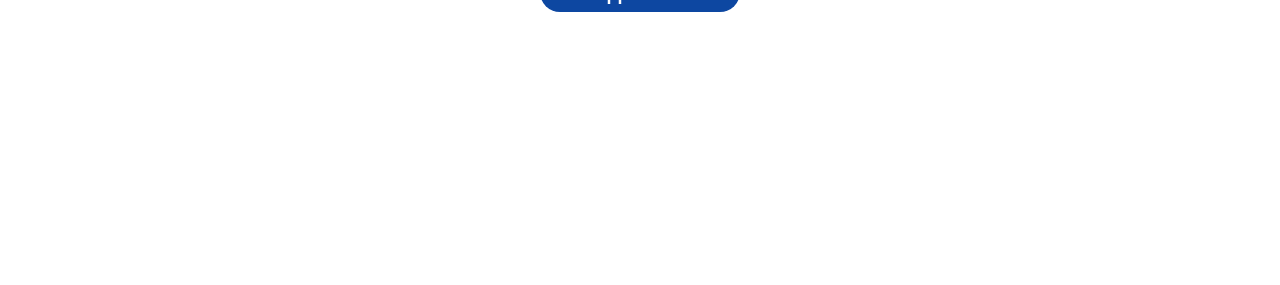
==== commit fb876cca: "ADDED ABOUT SECTION" ====
--- a/index.html
+++ b/index.html
@@ -1,5 +1,6 @@
 <!DOCTYPE html>
 <html lang="en">
+
 
 <head>
   <meta charset="UTF-8" />
@@ -8,8 +9,154 @@
   <link rel="stylesheet" href="style.css" />
 </head>
 
+
 <body>
   <!-- Header -->
+  <header class="navbar">
+    <div class="logo">
+      <img src="/images/WhatsApp_Image_2025-05-04_at_10.17.07_PM__1_-removebg-preview 1.png" width="200px" />
+    </div>
+    <div class="ancodiv">
+      <a href="">About Us</a>
+      <a href="">Contact Us</a>
+      <a href="">Sign up</a>
+      <a href="">Log in</a>
+    </div>
+  </header>
+  <!-- End Header -->
+
+  <!-- Hero section -->
+  <section class="main"></section>
+  <!-- End Hero section -->
+
+  <!-- About section -->
+  <section class="about">
+    <img src="./images/istockphoto-164548944-612x612 2.png" alt="" />
+    <p><b></b>
+      TechCredit empowers Abia's youth with the skills and oppoutunities to
+      thrive in today's digital world. By offering loan- backed tech training
+      with built-in job placement and salary-based repayment, we turn ambiton
+      into employment-- responsibly. This is not just education. It's a
+      strategic investment in our workforce, our economy and our future. With
+      TechCredit, Abia can lead Nigeria's tech empowerment revolution
+    </p>
+  </section>
+  <!-- End About section -->
+
+  <!-- How it works -->
+  <section class="container">
+    <div class="title">
+      <h5>
+        How it works
+      </h5>
+    </div>
+    <div class="row">
+      <div class="col">
+        <img src="./images/icons2-removebg-preview (1).png" alt="" />
+        <h4>
+          <b>Accesssible loans</b>
+        </h4>
+        <p>finance your tech interest with affordable, low interest loans</p>
+      </div>
+      <div class="col">
+        <img src="./images/icons2-removebg-preview (1)-1.png" alt="" />
+        <h4>
+          <b>Track your progress</b>
+        </h4>
+        <p>monitor your learning and milesyone and platform</p>
+      </div>
+      <div class="col">
+        <img src="./images/icons2-removebg-preview (1)-2.png" alt="" />
+        <h4>
+          <b> Get a job</b>
+        </h4>
+        <p>
+          secure employment with our parthner company accross the generation
+        </p>
+      </div>
+    </div>
+  </section>
+  <!-- End How it works -->
+  <section class="container">
+    <!-- <div class="middle"> -->
+    <img src="./images/Vector.png" alt="" class="vectorimg" />
+    <!-- <p>Shaping Abia State's Workforce</p> -->
+    <div class="title">
+      <h1>Shaping Abia's State's Workforce</h1>
+      <div></div>
+      <p>
+      At TechCredit we believe everyone deserver a chance to thrive in tech. <br> Our platforms equips Abia State's Youths with skills and opportunities <br> to succeed in digital ecenomy</p>
+        </p>   </div>
+    <div class="row">
+      <div class="col">
+        <img src="./images/icon_3-removebg-preview-2.png" alt="">
+        <h4>1. Apply</h4>
+        <p>
+          Submit your loan Application online
+        </p>
+      </div>
+      <div class="col"><img src="./images/icon_3-removebg-preview.png" alt="">
+        <h4>
+          Learn
+        </h4>
+        <p>Develop in Demand Tech skills</p>
+      </div>
+      <div class="col"><img src="./images/icon_3-removebg-preview-1.png" alt="">
+        <h4>
+          Repay
+        </h4>
+        <p>gradually repay from your salary</p>
+      </div>
+
+    </div>
+
+
+    <!-- </div> -->
+  </section>
+  <section class="container">
+    <img src="./images/Vector-1.png" alt="" class="vector1">
+    <!-- <p>students testimonials</p> -->
+    <div class="title">
+      <h1>
+        students Testimonials
+      </h1>
+
+    </div>
+
+    <div class="row">
+      <div class="col"><img src="./images/image.png" alt="">
+        <p>Loan nade my university dream a reality.Simple process!
+        <h3>-Funke, UNILAG</h3>
+        </p>
+      </div>
+      <div class="col"><img src="./images/image-1.png" alt="">
+        <p>Accessible funding, clear terms. Highly recommended!"
+        <h3>- Obinna UNN</h3>
+        </p>
+      </div>
+      <div class="col"><img src="./images/image-2.png" alt="">
+        <p>Government backing gave me a confidence. Great support!"
+        <h3>Halima, ABU</h3>
+        </p>
+      </div>
+      <div class="col"><img src="./images/image-3.png" alt="">
+        <p>Smooth application quick approval lifesaver!"
+        <h3>Ch UNIBEN</h3>
+        </p>
+      </div>
+
+    </div>
+
+  </section>
+  <section class="last">
+    <div class="one"><img src="./images/TR-11 2 1.png" alt=""></div>
+    <div class="one"><img src="./images/Ideas-Logo-dark-removebg-preview 2 1.png" alt=""></div>
+    <div class="one"><img src="./images/abia-shield-transparent 2 1.png" alt=""></div>
+
+  </section>
+
+
+  </section>
   <header class="navbar">
     <div class="logo">
       <img src="/images/WhatsApp_Image_2025-05-04_at_10.17.07_PM__1_-removebg-preview 1.png" width="200px" />
@@ -57,4 +204,5 @@
   <!- End Hero section-->
 </body>
 
+
 </html>
--- a/style.css
+++ b/style.css
@@ -5,12 +5,147 @@
     --accent-gold: #F4B410;
     --footer-color: #37474F;
     --secondary-color: rgb(27, 44, 87);
-}
-* {
+    --grey-color:#f5f5f5;
+}
+body{
+    margin: 0;
+    font-family: system-ui, sans-serif;
+    background-color: white;
+    color: black;
+}* {
     margin: 0;
     padding: 0;
     box-sizing: border-box;
   }
+.navbar{
+    background-color: var(--bg-color);
+    width: 110vw;
+    display: flex;
+    align-items: center;
+    justify-content: space-between;
+    color: white;
+    position: fixed;
+    z-index: 10000;
+    top: 0;
+ }
+ .ancodiv{
+    /* border: 1px solid red; */
+    width: 50vw;
+    align-items: center;
+    justify-content: space-between;
+    /* display: flex; */
+    
+}
+.ancodiv a{
+    padding: 10px 20px;
+    text-decoration: none;
+    justify-content: space-between;
+    color: white;
+    border-radius: 10px;
+}
+.ancodiv a:hover{
+    background-color: white;
+    color: #008053;
+} 
+.main{
+    background: linear-gradient(rgba(27,44,87, 0.5)), url(images/istockphoto-1387051560-612x612\ 1.png);
+    width: screen;
+}
+.about{
+    width: screen;
+    /* border: 5px solid green; */
+    display: flex;
+    font-size: 30px;
+    align-items: center;
+    justify-content: space-around;
+    margin-bottom: 20px;
+    
+}
+.about p{
+    width: 40vw;
+}
+.about img{
+    width: 500px;
+    /* border: 1px solid black; */
+}
+.container{
+    /*  8  border: 1px solid green; */  
+    width: screen;
+    display: flex;
+    align-items: center;
+    justify-content: center;
+    flex-direction: column;
+    background-color: var(--grey-color);
+    position: relative;
+}
+.title{
+    /* border: 1px solid gold; */
+    font-size: 29px;
+    text-align: center;
+    
+}
+.title h1{
+    font-size: 35px;
+    text-transform: capitalize;
+   
+}
+.title h5{
+    font-size: 35px;
+}
+.row{
+    display: flex;
+    align-items: center;
+    justify-content: space-between;
+    width: 90vw;
+    /* border: 1px solid red; */
+
+}
+.col {
+    width: 20vw;
+    font-size: 29px;
+    text-align: center;
+    /* height: 100px; */
+    /* line-height: 4vh; */
+    /* border: 1px solid green; */
+}
+.col img{
+    /* border: 1px solid red; */
+    width: 100px;
+}
+.middle{
+    display: flex;
+    align-items: center;
+    justify-content: space-around;
+    position: absolute;
+}
+/* .middle img{
+    display: flex;
+    align-items: center;
+    justify-content: space-between;
+    position: absolute;
+} */
+
+.vectorimg{
+    position: absolute;
+    left: 85%;
+    bottom: 270px;
+}
+.vector1{
+    right: 87%;
+    position: absolute;
+    top: -290px;
+}
+.last{
+    display: flex;
+    align-items: center;
+    justify-content: space-evenly;
+}
+.one img{
+    align-items: center;
+    justify-content: space-evenly;
+
+}
+
 .navbar{
     background-color: var(--bg-color);
     width: 110vw;
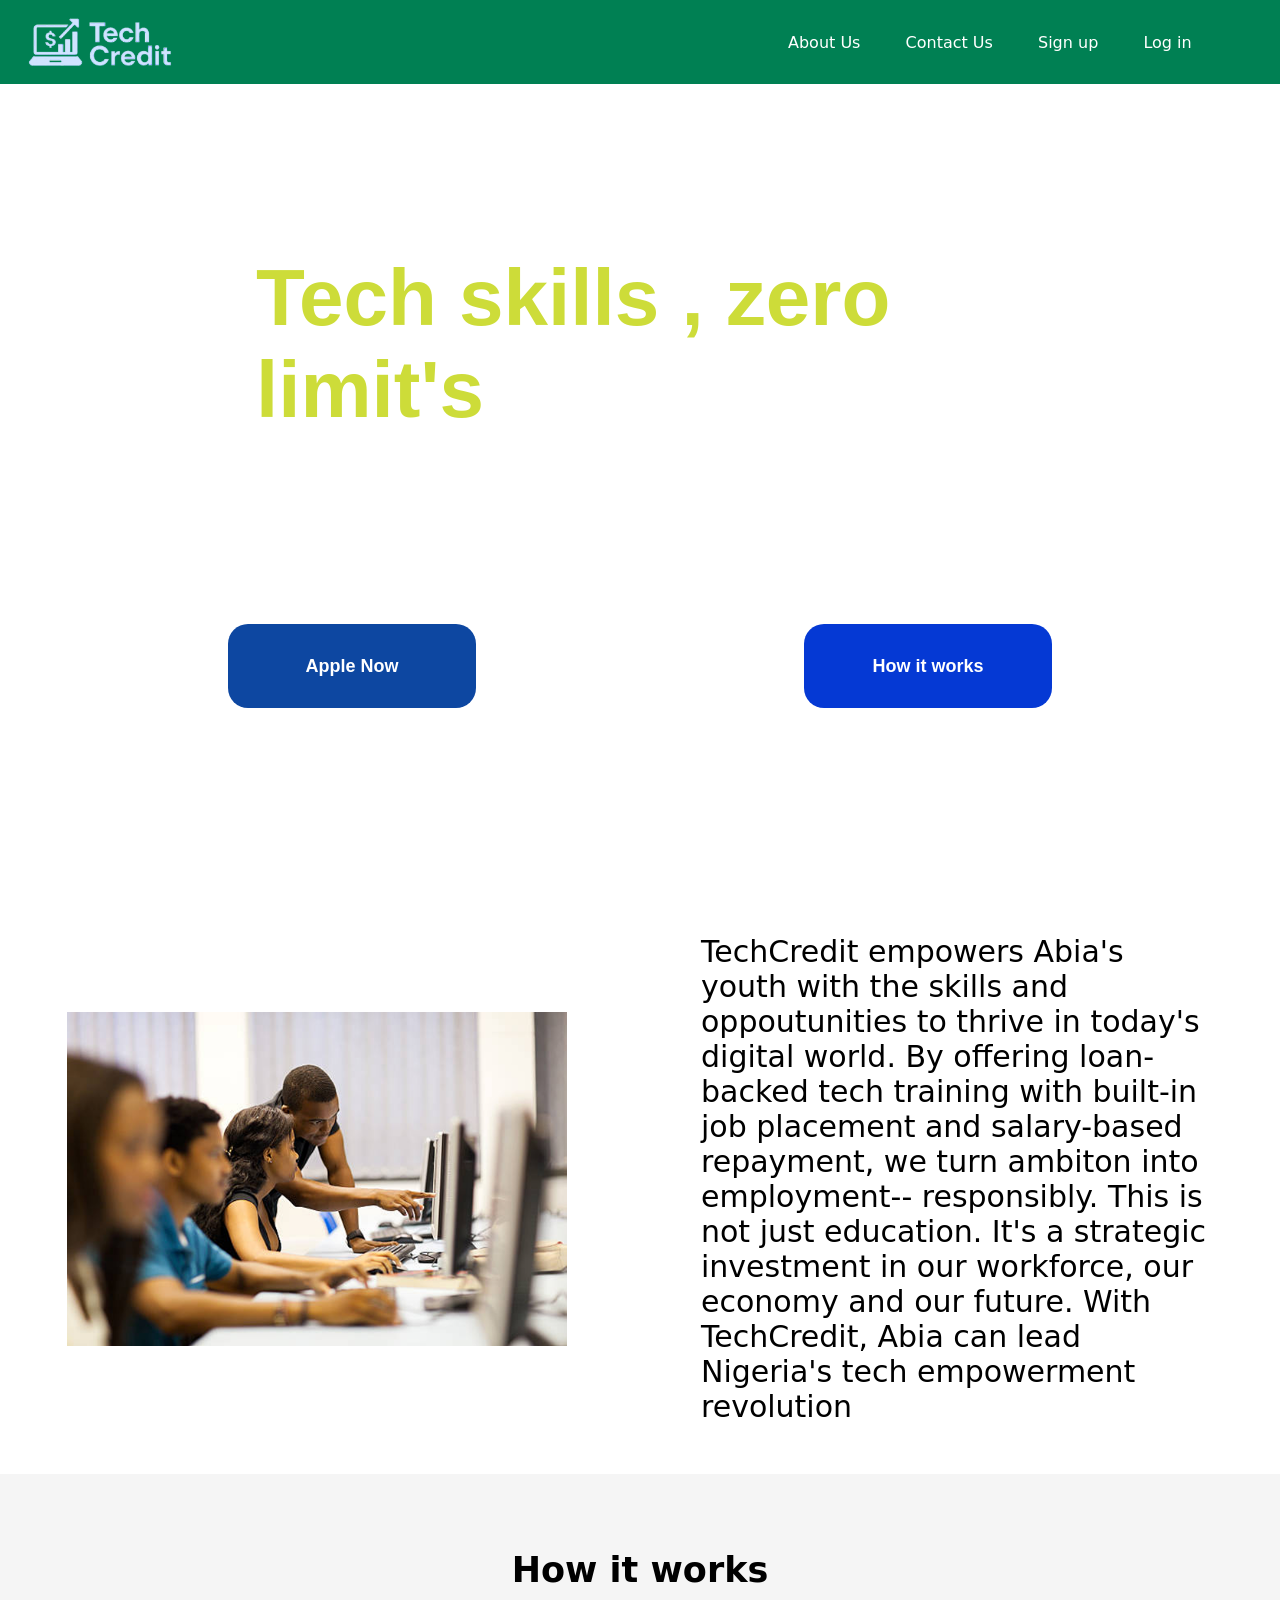
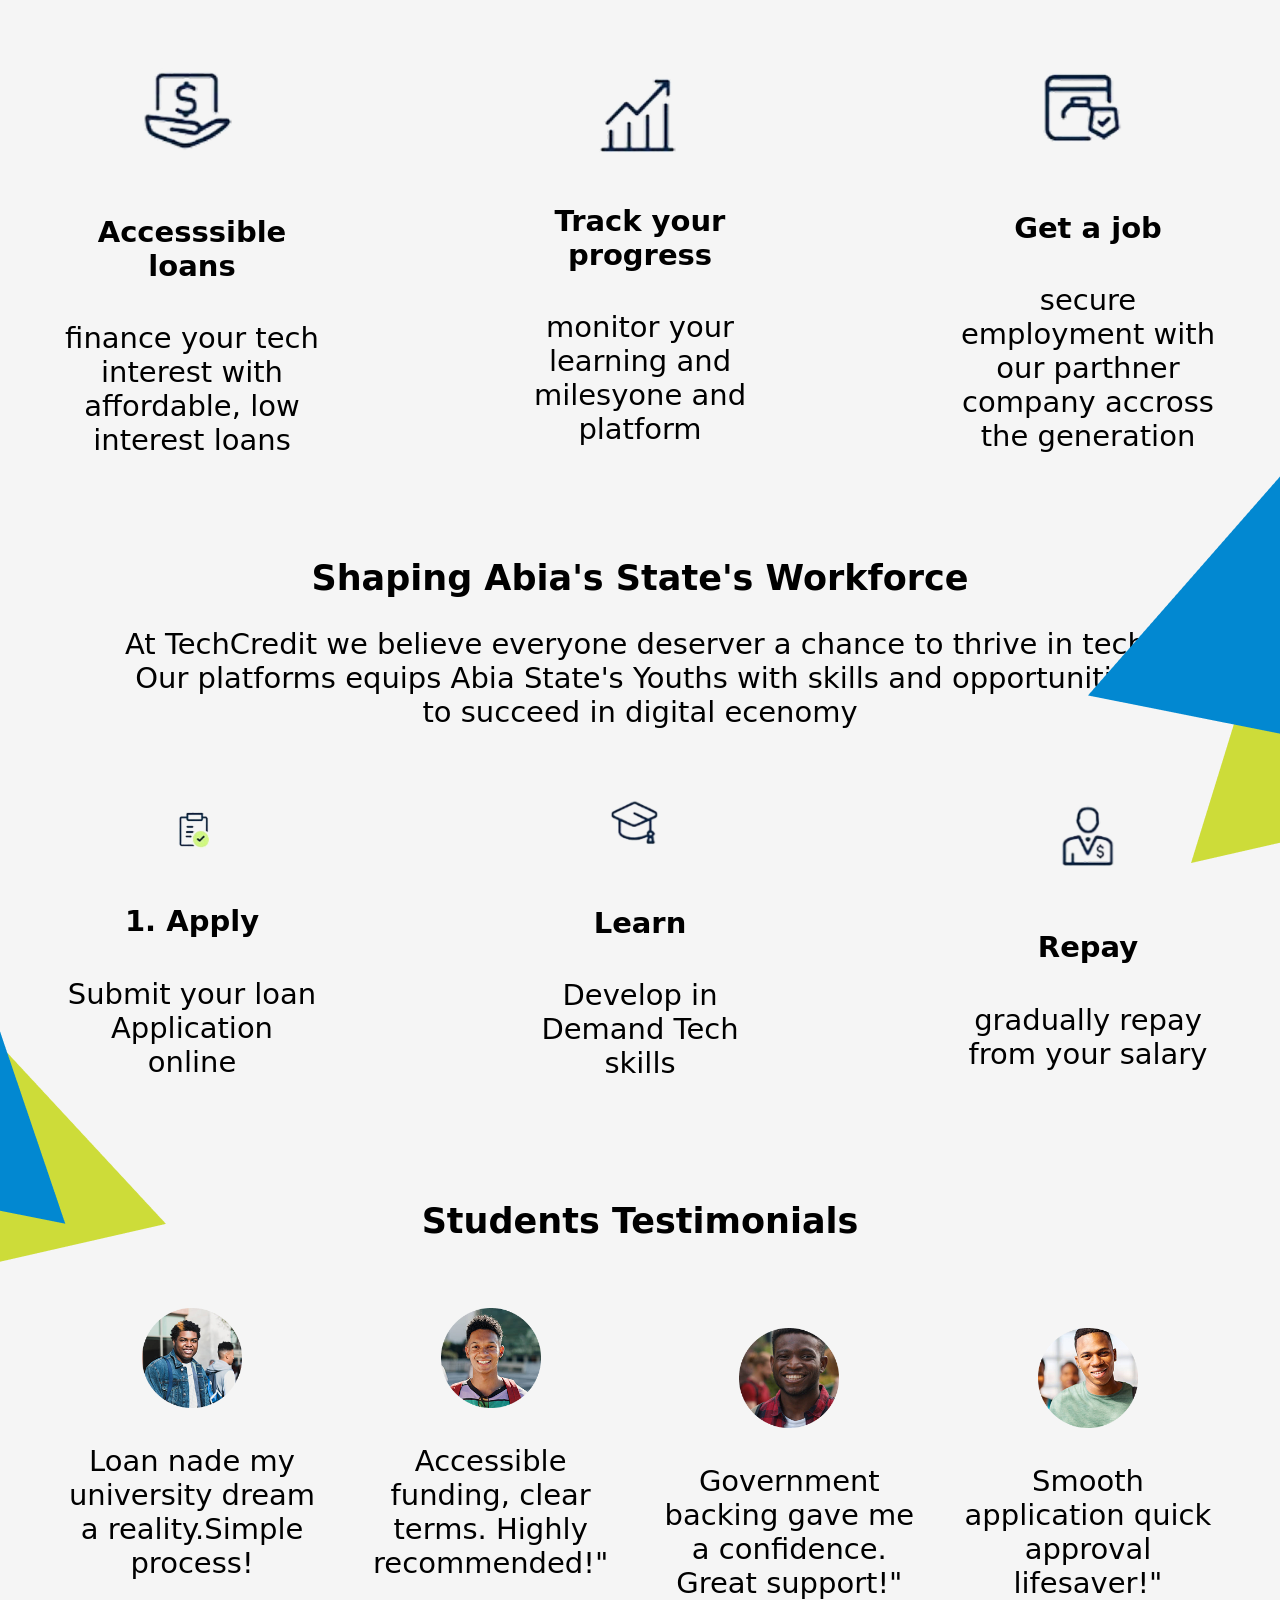
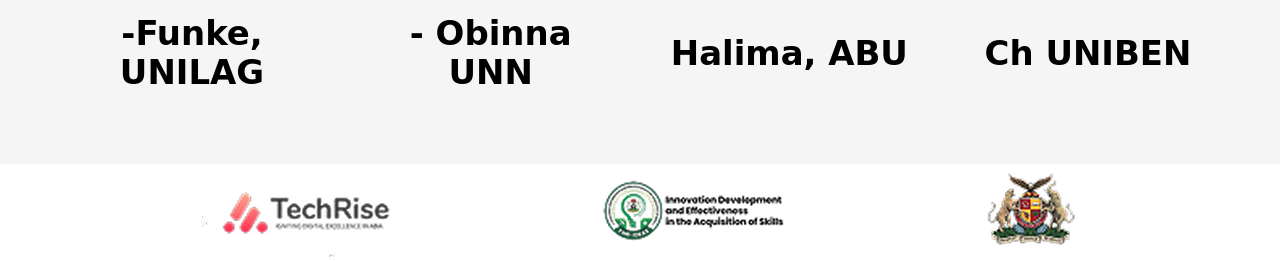
==== commit daf16942: "updated code base" ====
--- a/index.html
+++ b/index.html
@@ -11,7 +11,6 @@
 
 
 <body>
-  <!-- Header -->
   <header class="navbar">
     <div class="logo">
       <img src="/images/WhatsApp_Image_2025-05-04_at_10.17.07_PM__1_-removebg-preview 1.png" width="200px" />
@@ -26,7 +25,34 @@
   <!-- End Header -->
 
   <!-- Hero section -->
-  <section class="main"></section>
+  <section class="main">
+    <div class="main-div">
+
+      <h1>Tech skills , zero limit's</h1>
+      <p>
+        At TechCredit, we belive everyone deserve a chance to thrive in
+        tech regardless of background. our government-backed
+        platform offers accessible loans for tech student, tracks
+        their growth, and connects them to jobs. Repayments happen  seamlessly from their salaries once they're employed.
+      </p>
+
+    <div class="navdiv">
+      <a href="" class="btn btn1">
+        <span class="span">
+        </span>
+          
+        <b>
+          Apple Now
+        </b>
+      </a>
+      <a href="" class="btn btn2">
+        <span class="span"></span>
+        <b>
+          How it works
+        </b>
+      </a>
+    </div>
+  </section>
   <!-- End Hero section -->
 
   <!-- About section -->
@@ -157,47 +183,9 @@
 
 
   </section>
-  <header class="navbar">
-    <div class="logo">
-      <img src="/images/WhatsApp_Image_2025-05-04_at_10.17.07_PM__1_-removebg-preview 1.png" width="200px" />
-    </div>
-    <div class="ancodiv">
-      <a href="">About Us</a>
-      <a href="">Contact Us</a>
-      <a href="">Sign up</a>
-      <a href="">Log in</a>
-    </div>
-  </header>
-  <!-- End Header -->
 
-  <!-- Hero section -->
-  <section class="main">
-    <div class="main-div">
-
-      <h1>Tech skills , zero limit's</h1>
-      <p>
-        At TechCredit, we belive everyone deserve a chance to thrive in
-        tech regardless of background. our government-backed
-        platform offers accessible loans for tech student, tracks
-        their growth, and connects them to jobs. Repayments happen  seamlessly from their salaries once they're employed.
-      </p>
-
-    <div class="navdiv">
-      <a href="" class="btn btn1">
-        <span class="span">
-        </span>
-          
-        <b>
-          Apple Now
-        </b>
-      </a>
     <!-- </div> -   ->
-    <a href="" class="btn btn2">
-      <span class="span"></span>
-      <b>
-        How it works
-      </b>
-    </a>
+    
 
     </div>
   </section>
--- a/style.css
+++ b/style.css
@@ -4,7 +4,7 @@
     --accent-yellow: #CDDC39;
     --accent-gold: #F4B410;
     --footer-color: #37474F;
-    --secondary-color: rgb(27, 44, 87);
+    --secondary-color: #1B2C57;
     --grey-color:#f5f5f5;
 }
 body{
@@ -12,43 +12,9 @@
     font-family: system-ui, sans-serif;
     background-color: white;
     color: black;
-}* {
-    margin: 0;
-    padding: 0;
-    box-sizing: border-box;
-  }
-.navbar{
+}
+header{
     background-color: var(--bg-color);
-    width: 110vw;
-    display: flex;
-    align-items: center;
-    justify-content: space-between;
-    color: white;
-    position: fixed;
-    z-index: 10000;
-    top: 0;
- }
- .ancodiv{
-    /* border: 1px solid red; */
-    width: 50vw;
-    align-items: center;
-    justify-content: space-between;
-    /* display: flex; */
-    
-}
-.ancodiv a{
-    padding: 10px 20px;
-    text-decoration: none;
-    justify-content: space-between;
-    color: white;
-    border-radius: 10px;
-}
-.ancodiv a:hover{
-    background-color: white;
-    color: #008053;
-} 
-.main{
-    background: linear-gradient(rgba(27,44,87, 0.5)), url(images/istockphoto-1387051560-612x612\ 1.png);
     width: screen;
 }
 .about{
@@ -71,9 +37,10 @@
 .container{
     /*  8  border: 1px solid green; */  
     width: screen;
-    display: flex;
-    align-items: center;
-    justify-content: center;
+    height: 70vh;
+    display: flex;
+    align-items: center;
+    justify-content: space-evenly;
     flex-direction: column;
     background-color: var(--grey-color);
     position: relative;
@@ -232,13 +199,16 @@
     display: grid;
     place-items: center;
     width: 200px;
-    height: 40px;
+    height: 60px;
     text-decoration: none;
     color: #fff;
     border-radius: 20px;
 
 
  }
+ .btn b{
+    z-index: 10;
+ }
 
  .btn1{
     background-color: #0D47A1;
@@ -247,7 +217,7 @@
  }
  .btn1 span{
     width: 0%;
-    height: 40px;
+    height: 60px;
     background-color: rgba(27,44,87, 0.5);
     position: absolute;
     /* transition: 0.5s; */
@@ -275,7 +245,7 @@
  }
  .btn2 span{
     width: 0%;
-    height: 40px;
+    height: 60px;
     background-color: rgba(27,44,87, 0.5);
     position: absolute;
     /* transition: 0.5s; */
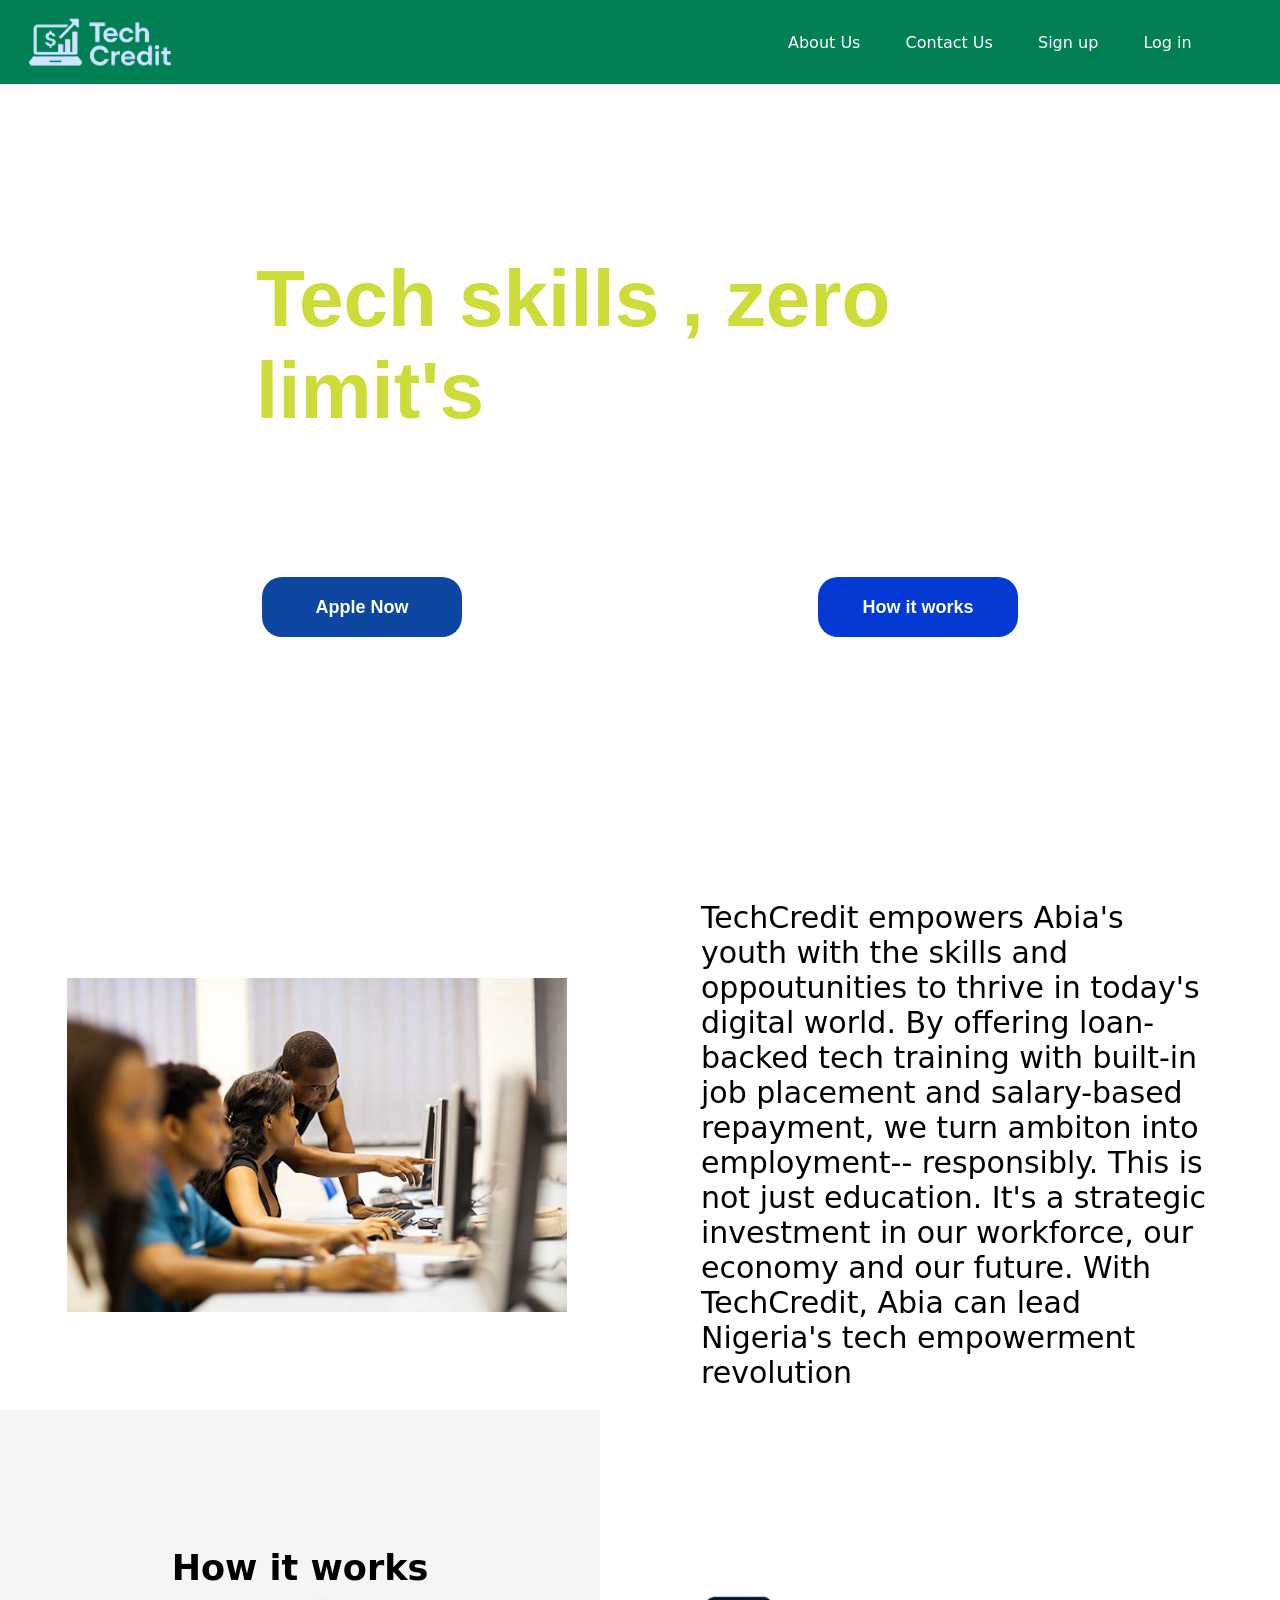
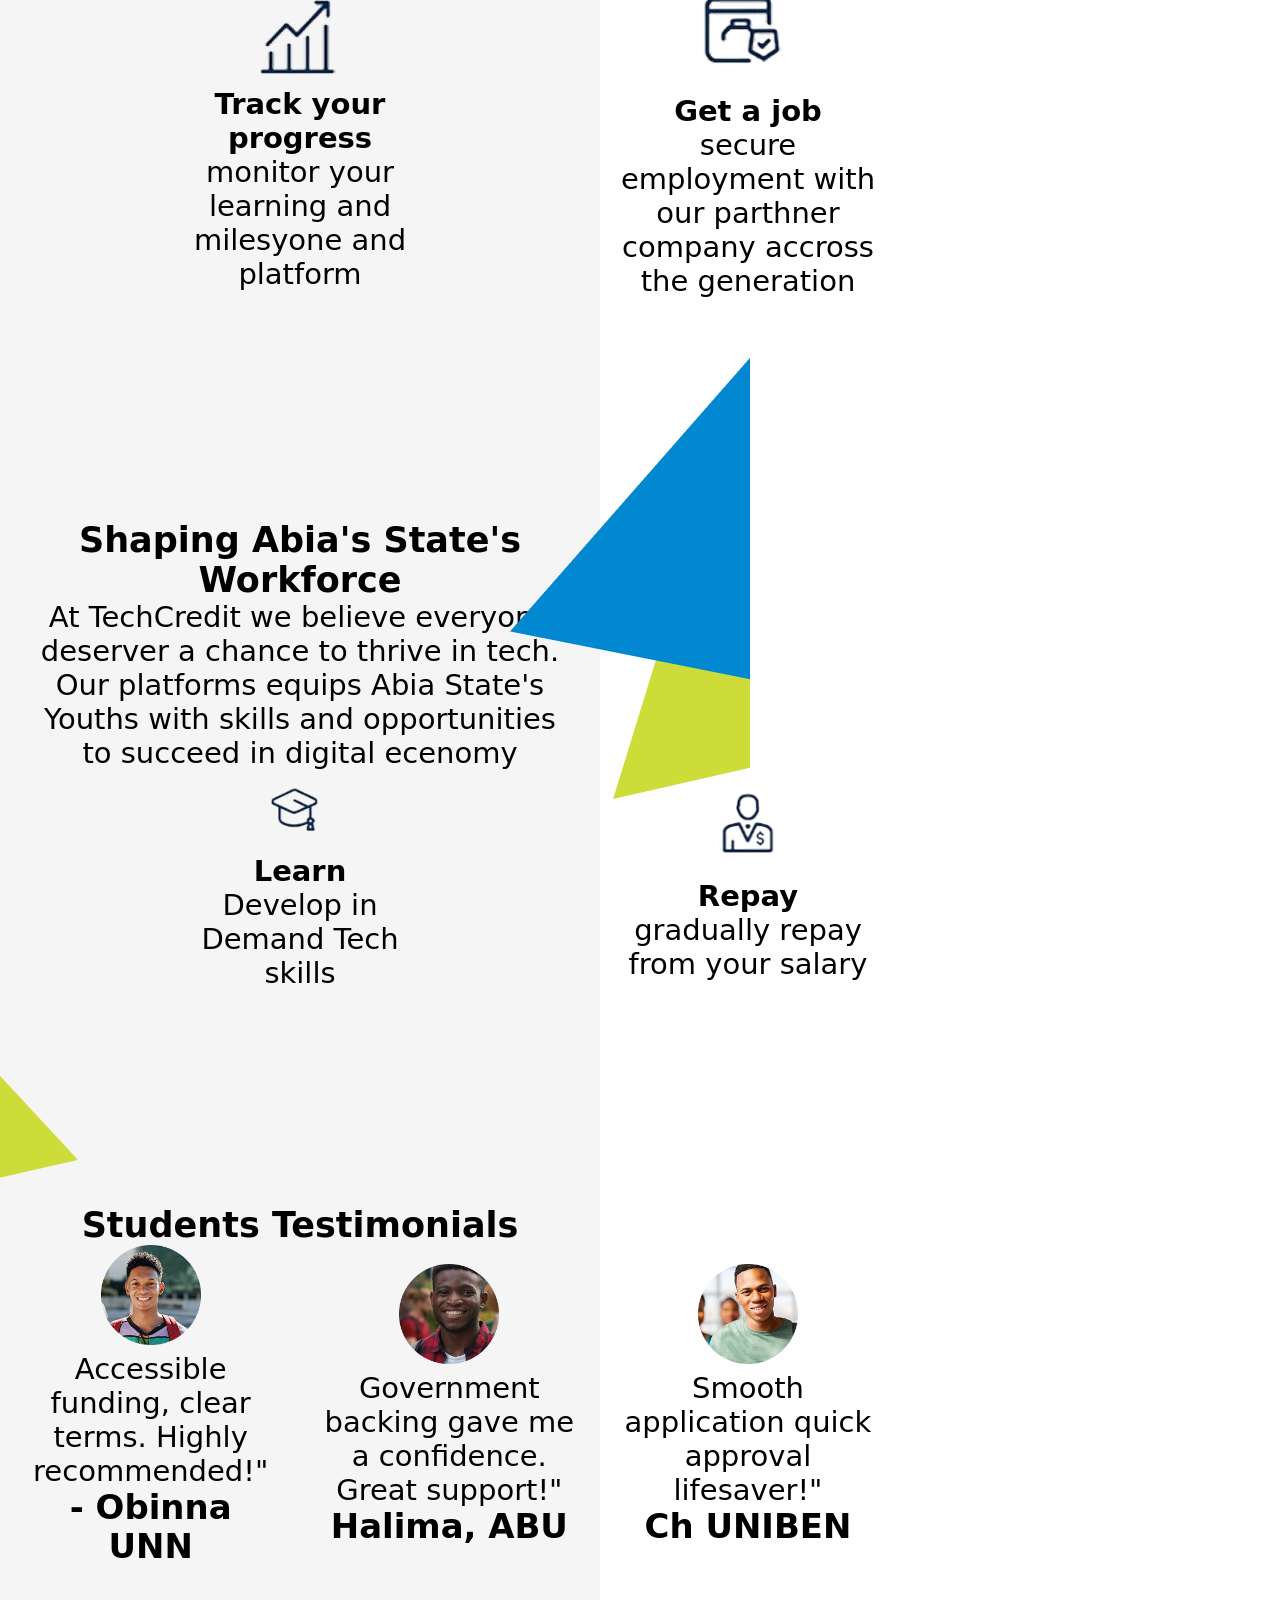
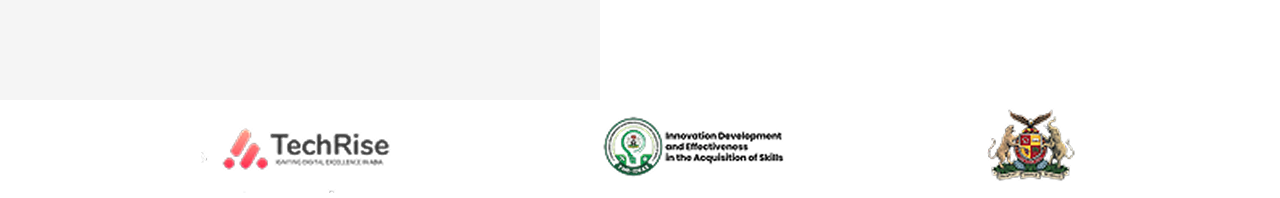
==== commit 5467a47b: "Merge branch 'dev' into dev" ====
--- a/index.html
+++ b/index.html
@@ -11,6 +11,8 @@
 
 
 <body>
+
+
   <header class="navbar">
     <div class="logo">
       <img src="/images/WhatsApp_Image_2025-05-04_at_10.17.07_PM__1_-removebg-preview 1.png" width="200px" />
@@ -184,12 +186,7 @@
 
   </section>
 
-    <!-- </div> -   ->
-    
-
-    </div>
-  </section>
-  <!- End Hero section-->
+   
 </body>
 
 
--- a/style.css
+++ b/style.css
@@ -1,3 +1,4 @@
+
 :root{
     --primary-color: #0D47A1;
     --bg-color: #008053;
@@ -16,6 +17,7 @@
 header{
     background-color: var(--bg-color);
     width: screen;
+
 }
 .about{
     width: screen;
@@ -332,7 +334,6 @@
 .password-wrapper .toggle-password {
   position: absolute;
   height: 40px;
-  /* border: 1px solid red; */
   right: 5px;
   top: 50%;
   z-index: 1000;
@@ -379,3 +380,167 @@
     font-size: 16px;
   }
 }
+/* CREATEACCOUNT CSS */
+* {
+  margin: 0;
+  padding: 0;
+  box-sizing: border-box;
+}
+
+header {
+  background-color: var(--bg-color);
+  width: screen;
+}
+
+.form-sectionRegister{
+  font-family: Arial, sans-serif;
+  background: linear-gradient(rgba(27, 44, 87, 0.5)),
+    url(./images/Procrastination.gif);
+  background-position: center;
+  background-size: cover;
+  min-height: 100vh;
+  display: flex;
+  justify-content: center;
+  align-items: center;
+}
+.container {
+  width: 100%;
+  max-width: 600px;
+  padding: 20px;
+  display: flex;
+  justify-content: center;
+}
+
+.signup-form {
+  background-color: rgba(0, 0, 0, 0.6);
+  padding: 25px;
+  border-radius: 10px;
+  color: white;
+  width: 100%;
+  max-width: 600px;
+}
+
+.signup-form h2 {
+  text-align: center;
+  margin-bottom: 20px;
+}
+
+.signup-form label {
+  display: block;
+  margin-bottom: 5px;
+  font-weight: bold;
+}
+
+.signup-form input[type="text"],
+.signup-form input[type="email"],
+.signup-form input[type="password"],
+.signup-form select {
+  width: 100%;
+  padding: 10px;
+  margin-bottom: 15px;
+  border-radius: 8px;
+  border: none;
+  background-color: rgba(0, 128, 0, 0.7);
+  color: white;
+  font-size: 16px;
+}
+.show-password{
+  position: absolute;
+  right: 15px;
+  transform: translateY(-50%);
+  cursor: pointer;
+  color: white;
+  font-size: 18px;
+  margin-top: 5px;
+  z-index: 1000;
+}
+.input-icon {
+  position: relative;
+}
+
+.toggle-password {
+  position: absolute;
+  right: 15px;
+  top: 40%;
+  transform: translateY(-50%);
+  cursor: pointer;
+}
+
+.radio-group, .checkbox-group {
+  margin-bottom: 15px;
+}
+.techcredit-group {
+  display: flex;
+  gap: 15px;
+  flex-wrap: wrap;
+  margin-bottom: 15px;
+  
+}
+.radio-group p{
+  margin-top: 10%;
+  font-size: 18px;
+  font-weight: bold;
+  color: white;
+
+} 
+.radio-group div,
+.checkbox-group {
+  display: flex;
+  flex-wrap: wrap;
+  gap: 10px;
+}
+
+.radio-group label,
+.checkbox-group label {
+  font-weight: normal;
+margin-top: 5%;
+}
+
+.dropdown-group {
+  display: flex;
+  gap: 15px;
+  flex-wrap: wrap;
+}
+
+.dropdown-group > div {
+  flex: 1 1 45%;
+}
+
+.signup {
+  width: 100%;
+  padding: 12px;
+  background-color: #012e50;
+  color: white;
+  font-size: 18px;
+  border: none;
+  border-radius: 8px;
+  cursor: pointer;
+  margin-top: 10px;
+}
+
+.signup:hover {
+  background-color: #011f35;
+}
+
+.signin {
+  text-align: center;
+  margin-top: 15px;
+}
+
+.signin a {
+  margin-left: 5px;
+  color: white;
+  font-weight: bold;
+  text-decoration: none;
+}
+
+/* Responsive Adjustments */
+@media (max-width: 600px) {
+  .dropdown-group {
+    flex-direction: column;
+  }
+
+  .dropdown-group > div {
+    flex: 1 1 100%;
+  }
+}
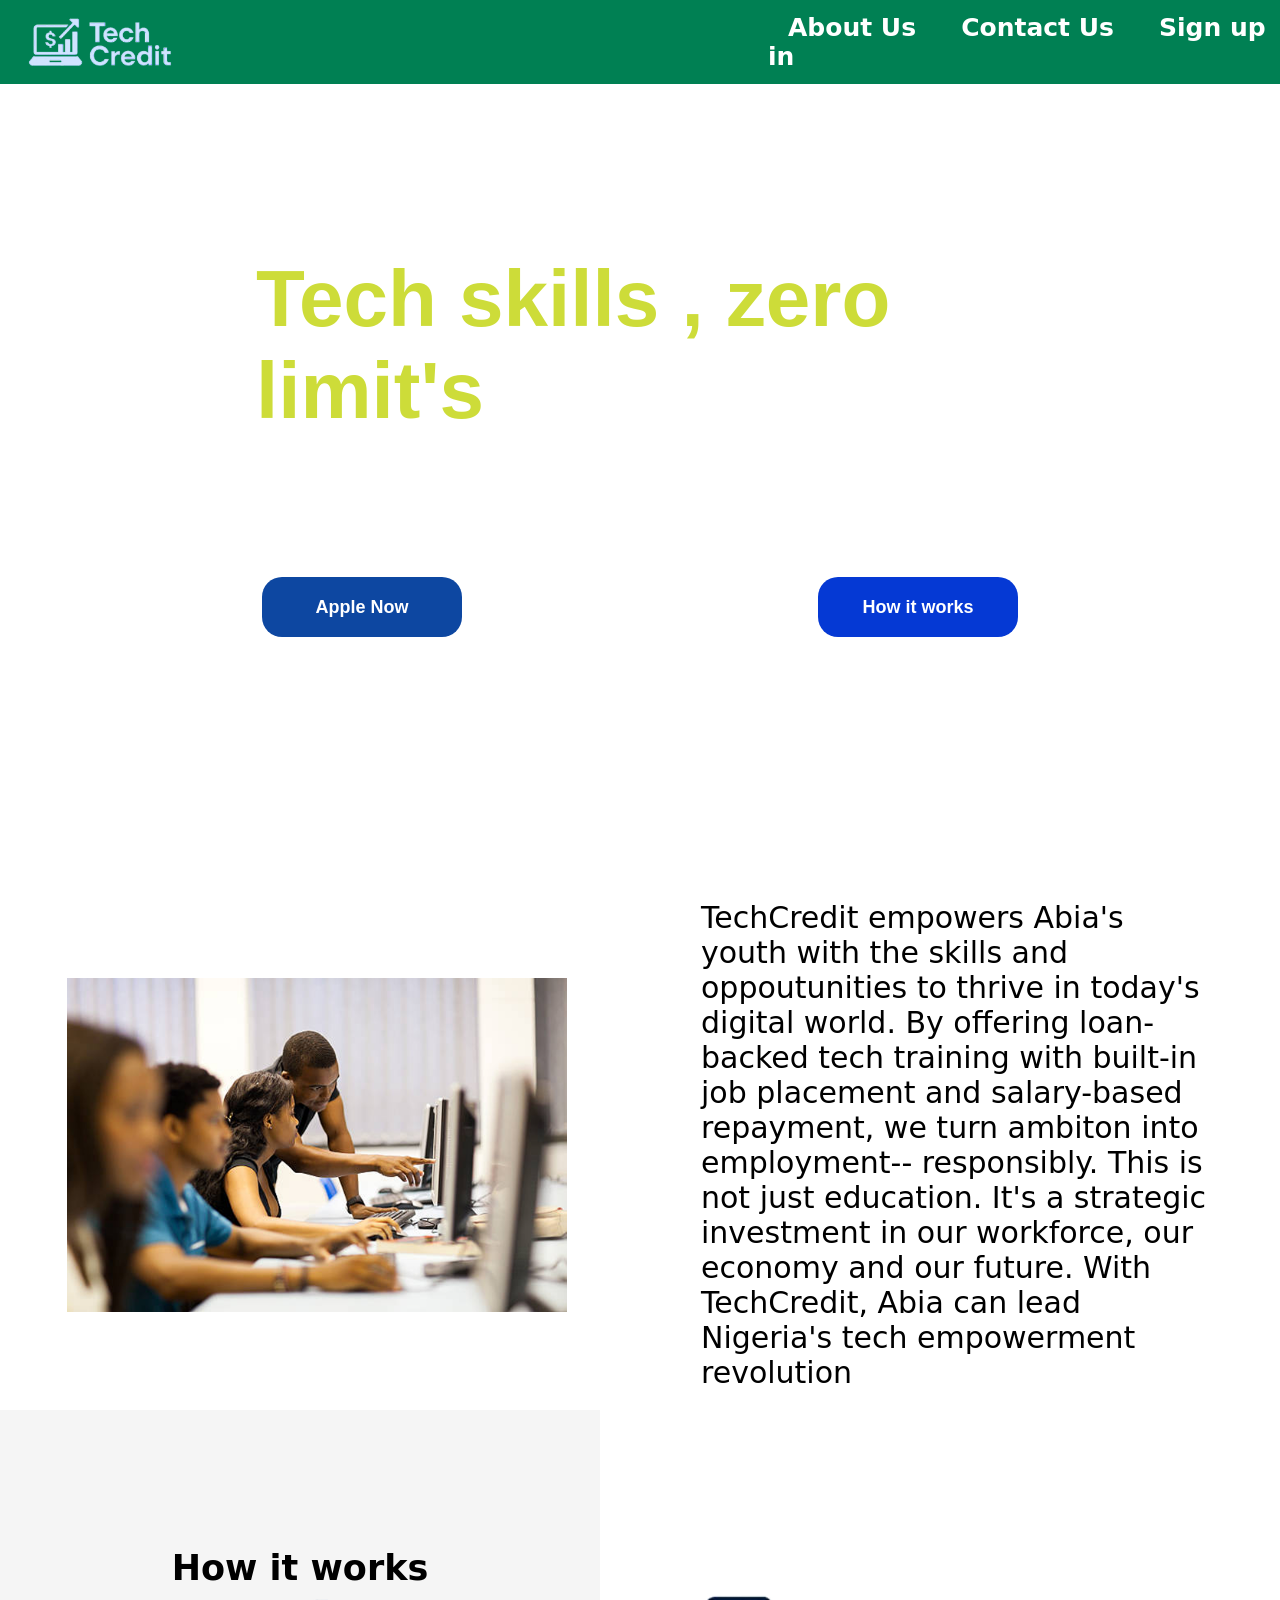
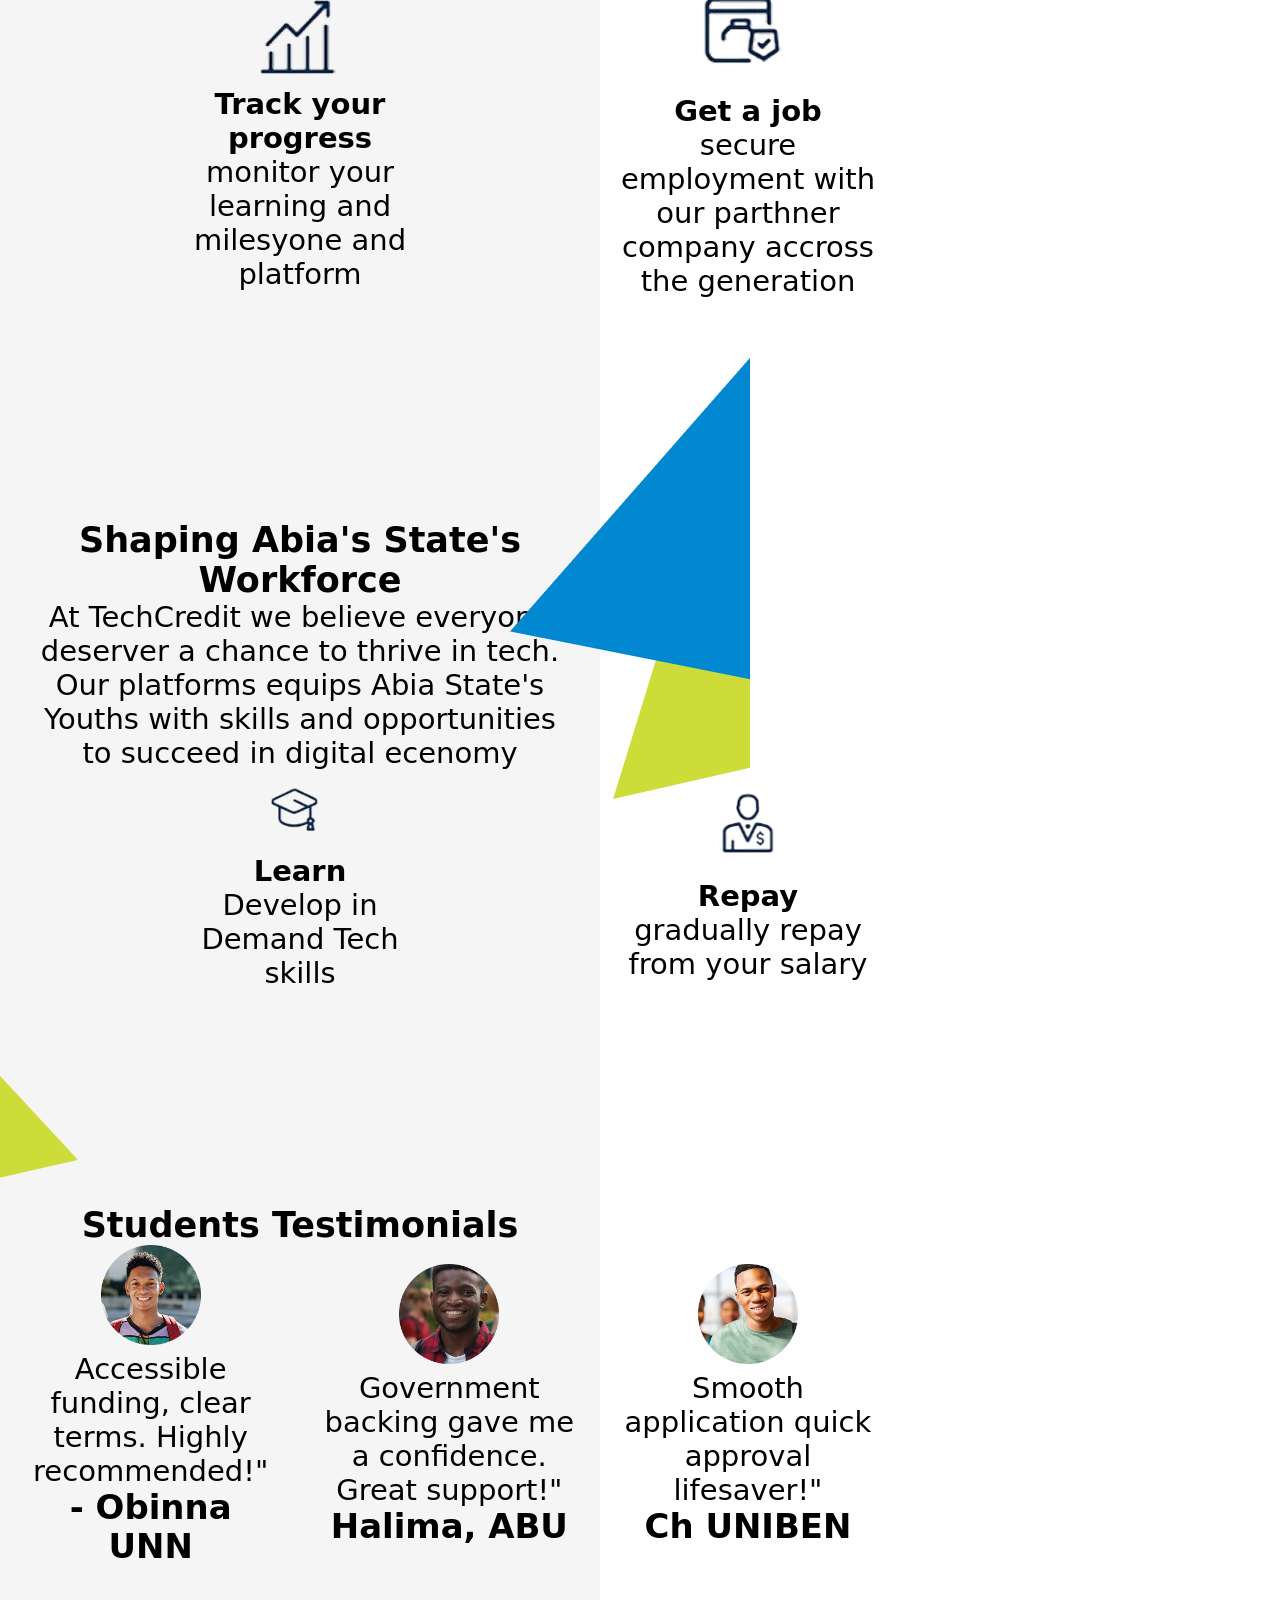
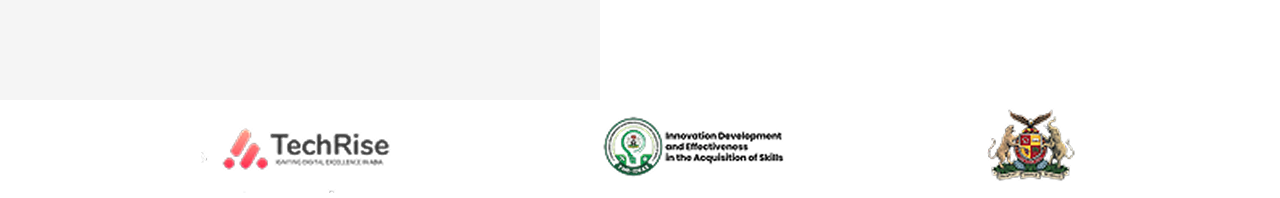
==== commit 3bf2406b: "changed index and signup html files" ====
--- a/index.html
+++ b/index.html
@@ -20,8 +20,8 @@
     <div class="ancodiv">
       <a href="">About Us</a>
       <a href="">Contact Us</a>
-      <a href="">Sign up</a>
-      <a href="">Log in</a>
+      <a href="signup.html">Sign up</a>
+      <a href="login.html">Log in</a>
     </div>
   </header>
   <!-- End Header -->
--- a/style.css
+++ b/style.css
@@ -133,6 +133,7 @@
     justify-content: space-between;
     /* display: flex; */
     
+    
 }
 .ancodiv a{
     padding: 10px 20px;
@@ -140,6 +141,8 @@
     justify-content: space-between;
     color: white;
     border-radius: 10px;
+    font-size: 25px;
+    font-weight: bold;
 }
 .ancodiv a:hover{
     background-color: white;
@@ -452,7 +455,7 @@
   color: white;
   font-size: 18px;
   margin-top: 5px;
-  z-index: 1000;
+  left: 55%;
 }
 .input-icon {
   position: relative;
